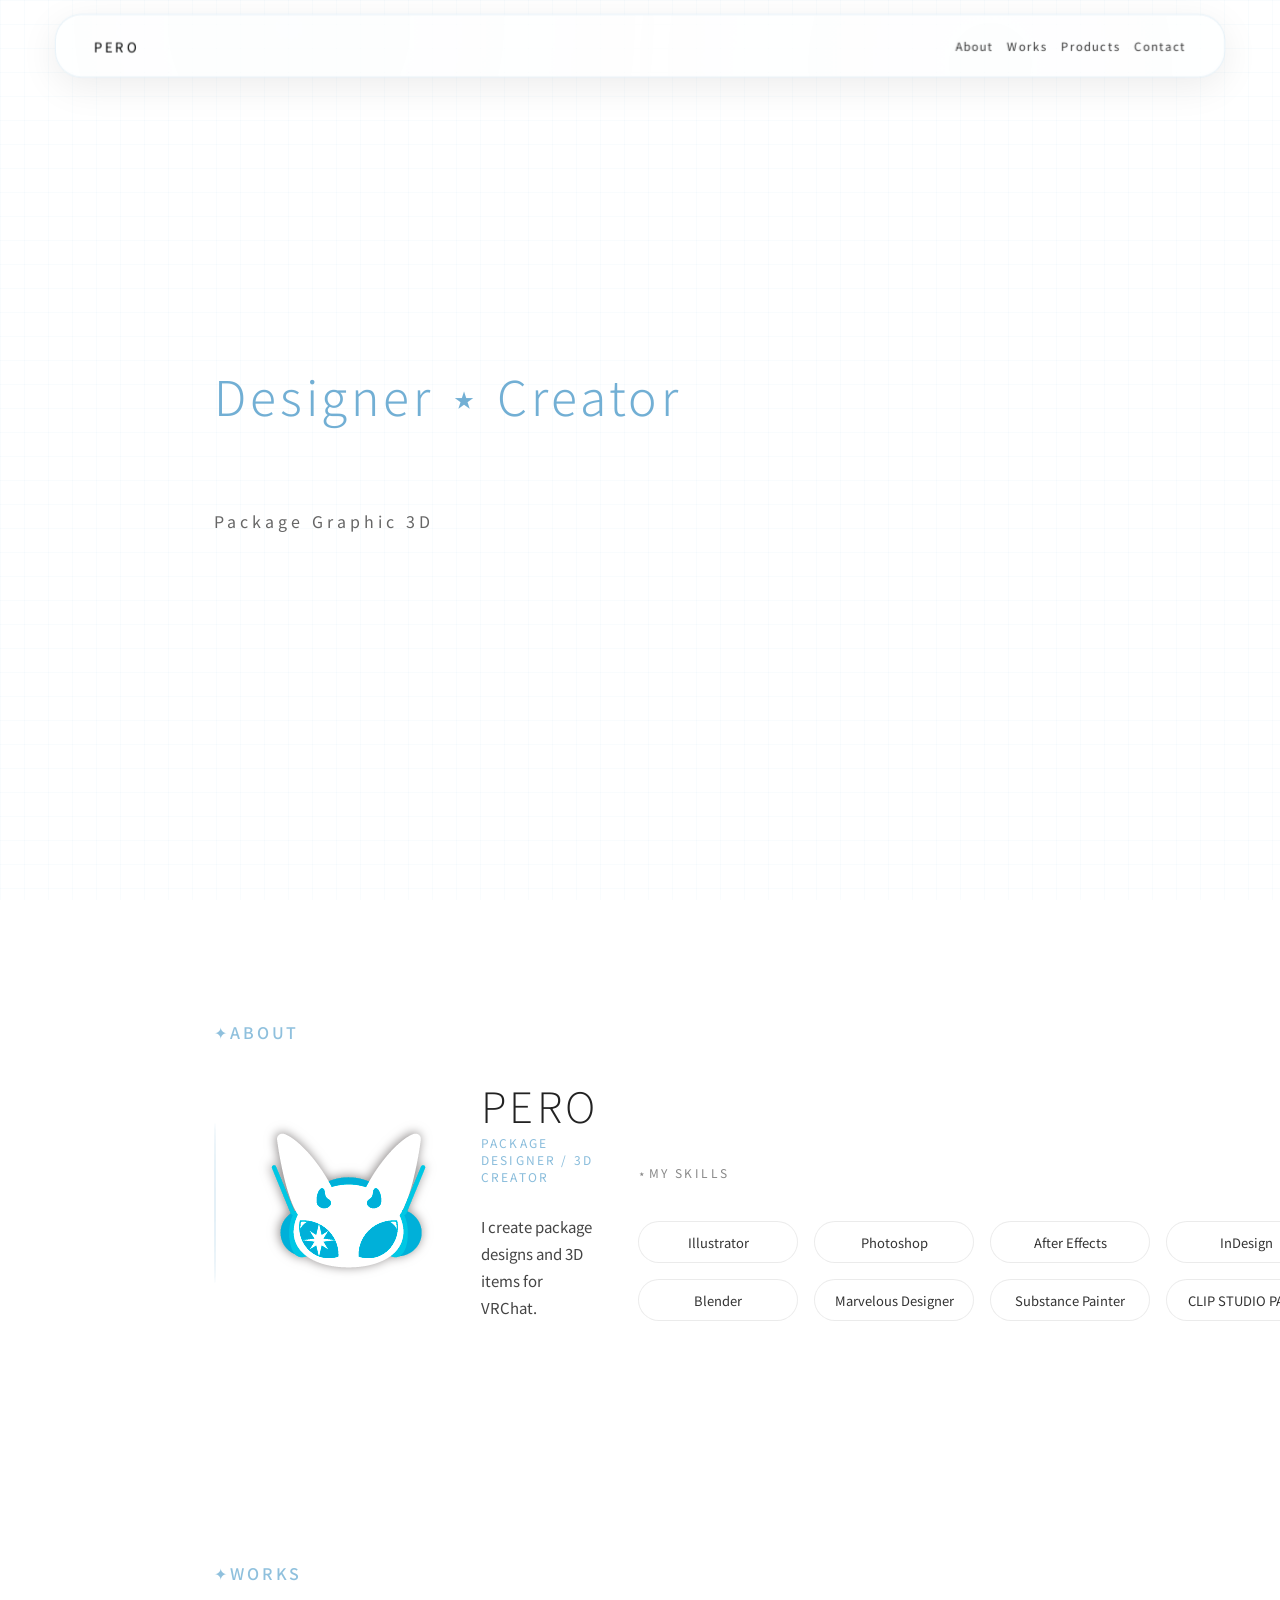
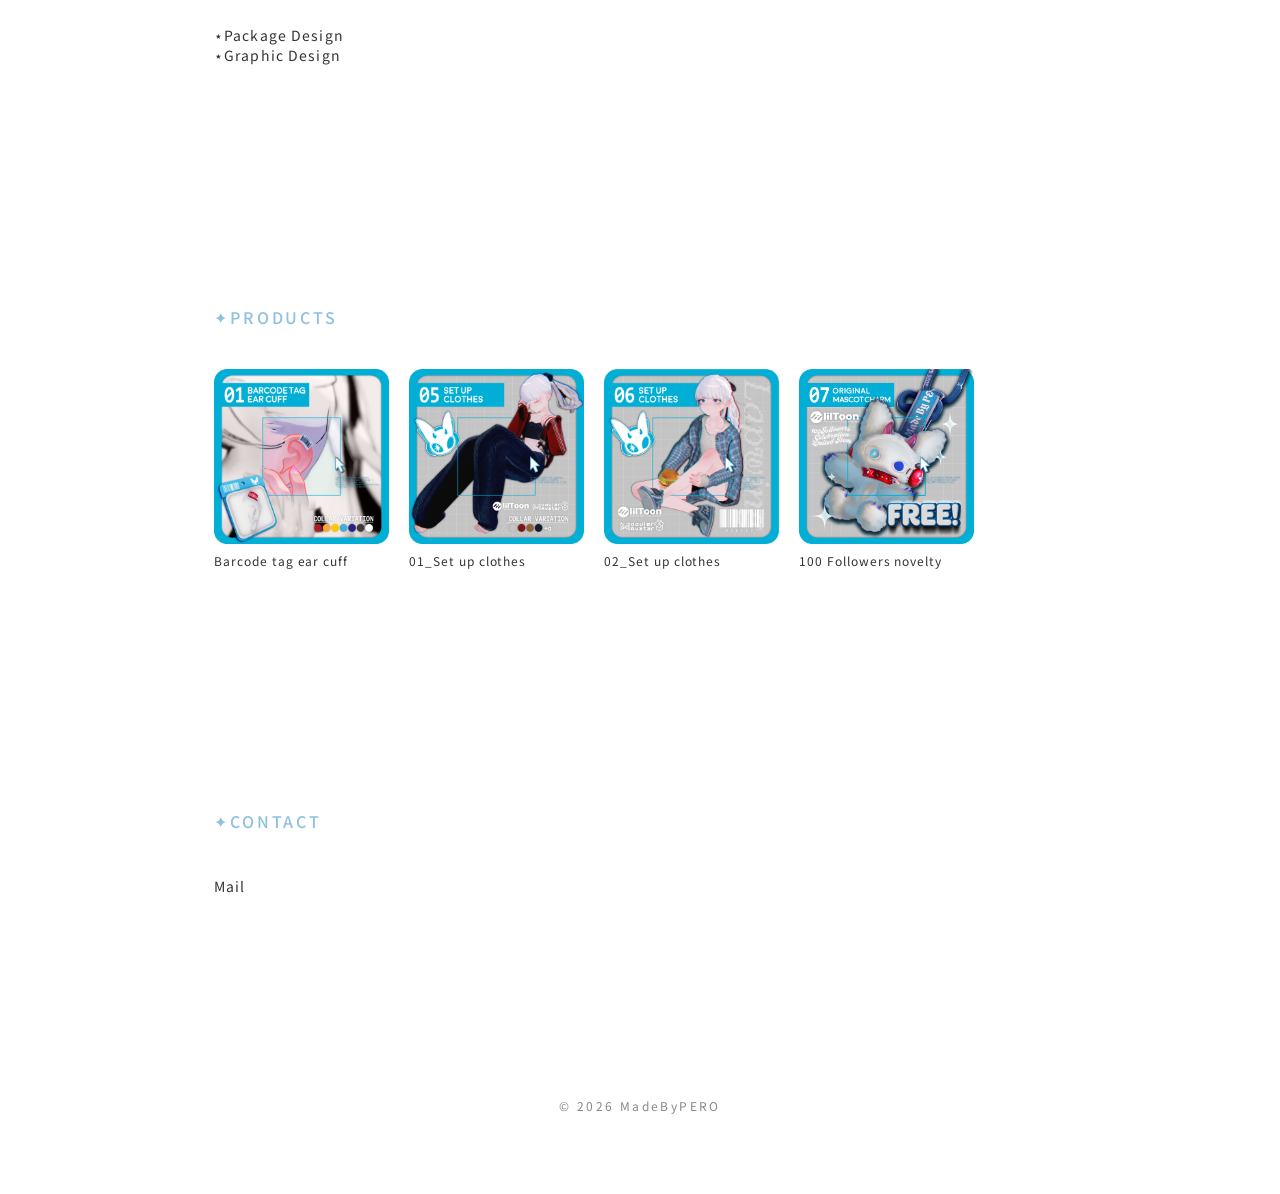
==== index.html @ 18cb94c9 "Update index.html" ====
<!DOCTYPE html>
<html lang="ja">
<head>
<meta charset="UTF-8">
<meta name="viewport" content="width=device-width, initial-scale=1.0">
<title>Made By PERO</title>

<link rel="icon" type="image/svg" href="images/favicon.svg">
<link rel="stylesheet" href="style.css">

<link rel="preconnect" href="https://fonts.googleapis.com">
<link href="https://fonts.googleapis.com/css2?family=Noto+Sans+JP:wght@300;400;500&display=swap" rel="stylesheet">
</head>

<body>

<!-- =========================
     LOADING
========================= -->
<div id="loading">
  <div id="loading-grid"></div>
</div>

<!-- =========================
     HEADER
========================= -->
<header>

<div class="logo">
PERO
</div>

<nav>
<a href="#about">About</a>
<a href="#works">Works</a>
<a href="#products">Products</a>
<a href="#contact">Contact</a>
</nav>

</header>

<!-- =========================
     HERO
========================= -->
<section class="hero">

<h1>Designer ⋆ Creator</h1>
<h1> </h1>
<p>Package  Graphic  3D</p>

</section>

<!-- =========================
     ABOUT
========================= -->
<section id="about" class="fade">

<h2>✦About</h2>

<div class="about-content">

<!-- 3D MODEL -->
<div class="profile-3d">

  <model-viewer
    src="models/profile.glb"
    auto-rotate
    auto-rotate-delay="0"
    rotation-per-second="8deg"
    camera-controls="false"
    disable-zoom
    disable-pan
    disable-tap
    interaction-prompt="none">
  </model-viewer>

</div>

<div class="about-content">

  <!--
  =========================
  3D MODEL（将来復活用）
  =========================

  <div class="profile-3d">

    <model-viewer
      src="models/profile.glb"
      auto-rotate
      auto-rotate-delay="0"
      rotation-per-second="8deg"
      camera-controls="false"
      disable-zoom
      disable-pan
      disable-tap
      interaction-prompt="none">
    </model-viewer>

  </div>
  -->

  <!-- PROFILE ICON -->
  <div class="profile-icon">
    <img src="images/Icon.webp" alt="PERO">
  </div>

  <div class="profile-info">

    <div class="profile-name">
      PERO
    </div>

    <div class="profile-role">
      Package Designer / 3D Creator
    </div>

    <p>
      I create package designs and 3D items for VRChat.
    </p>

  </div>

</div>
<!-- =========================
     SKILLS
========================= -->
<div class="skills">

  <h3>⋆My Skills</h3>

  <div class="skills-list">

    <span>Illustrator</span>
    <span>Photoshop</span>
    <span>After Effects</span>
    <span>InDesign</span>
    <span>Blender</span>
    <span>Marvelous Designer</span>
    <span>Substance Painter</span>
    <span>CLIP STUDIO PAINT</span>

  </div>

</div>

</section>

<!-- =========================
     WORKS
========================= -->
<section id="works" class="fade">

<h2>✦Works</h2>

<div class="work-list">

<a href="package.html" class="work-item">
  ⋆Package Design
</a>
     
  <a href="graphic.html" class="work-item">
  ⋆Graphic Design
</a>

</div>

</section>

<!-- =========================
     PRODUCTS
========================= -->
<section id="products" class="fade">

<h2>✦Products</h2>

<div class="product-grid">

<a href="https://per0.booth.pm/items/7636542" target="_blank" class="product-card">
<img src="images/Barcode_tag_earcuff.jpg" alt="">
<p class="product-name">Barcode tag ear cuff</p>
</a>

<a href="https://per0.booth.pm/items/8108081" target="_blank" class="product-card">
<img src="images/01_Set up clothes.jpg" alt="">
<p class="product-name">01_Set up clothes</p>
</a>

<a href="https://per0.booth.pm/items/8265257" target="_blank" class="product-card">
<img src="images/02_Set up clothes.jpg" alt="">
<p class="product-name">02_Set up clothes</p>
</a>

<a href="https://per0.booth.pm/items/8348527" target="_blank" class="product-card">
<img src="images/100_Followers_novelty.png" alt="">
<p class="product-name">100 Followers novelty</p>
</a>

</div>

</section>

<!-- =========================
     CONTACT
========================= -->
<section id="contact" class="fade">

<h2>✦Contact</h2>

<div class="contact-links">
<a href="mailto:xxx@example.com">Mail</a>
</div>

</section>

<footer>
© 2026 MadeByPERO
</footer>

<!-- =========================
     SCRIPTS
========================= -->

<script src="script.js"></script>

<!-- model-viewerは必ずここ -->
     
<!-- ここまで全部HTML -->


<!-- model-viewer復活時に使用 -->
<!--
<script type="module"
src="https://unpkg.com/@google/model-viewer/dist/model-viewer.min.js">
</script>
-->
</body>
</html>

</body>
</html>
---- style.css ----
/* =========================
   RESET
========================= */
*{
  margin:0;
  padding:0;
  box-sizing:border-box;
}

body{
  font-family:'Noto Sans JP', sans-serif;
  background:#fff;
  opacity:0;
  animation:pageFade 0.6s ease forwards;
}

a{
  color:inherit;
  text-decoration:none;
}

@keyframes pageFade{
  to{opacity:1;}
}

/* =========================
   BACKGROUND GRID
========================= */
body::before{
  content:"";
  position:fixed;
  inset:0;
  z-index:-1;
  pointer-events:none;

  background:
    linear-gradient(to right, rgba(106,171,210,.12) 1px, transparent 1px),
    linear-gradient(to bottom, rgba(106,171,210,.12) 1px, transparent 1px);

  background-size:24px 24px;
  opacity:.35;
}

/* =========================
   LOADING
========================= */
#loading{
  position:fixed;
  inset:0;
  z-index:9999;
  background:#fff;
  display:flex;
}

#loading-grid{
  width:100%;
  height:100%;
  display:grid;
  grid-template-columns:repeat(12, 1fr);
  grid-auto-rows:1fr;
}

.tile{
  background:rgba(106,171,210,.06);
  transition:0.6s ease;
}

.tile.hide{
  opacity:0;
  transform:scale(0.8);
}

/* =========================
   TYPOGRAPHY
========================= */

h1{
  font-size:48px;
  font-weight:300;
  letter-spacing:.08em;
  line-height:1.2;
  color:rgba(106,171,210,.95);
}

h2{
  font-size:16px;
  font-weight:500;
  letter-spacing:.18em;
  text-transform:uppercase;
  color:rgba(106,171,210,.75);
  margin-bottom:40px;
}

.work-title,
.skills h3{
  font-size:12px;
  font-weight:400;
  letter-spacing:.2em;
  text-transform:uppercase;
  color:#888;
}

/* =========================
   HEADER
========================= */
header{
  position:fixed;
  top:16px;
  left:24px;
  right:24px;

  padding:18px 40px;

  display:flex;
  justify-content:space-between;
  align-items:center;
  gap:40px;

  background:rgba(255,255,255,.4);
  backdrop-filter:blur(14px);
  -webkit-backdrop-filter:blur(14px);

  border:1px solid rgba(106,171,210,.18);
  border-radius:28px;

  box-shadow:
    0 10px 40px rgba(0,0,0,.08),
    inset 0 1px 0 rgba(255,255,255,.6);

  z-index:100;
  transition:0.4s ease, border-radius 0.4s ease;
}

header::before{
  content:"";
  position:absolute;
  inset:0;
  border-radius:inherit;
  pointer-events:none;

  background:
    radial-gradient(circle at 20% 20%, rgba(106,171,210,.08), transparent 40%),
    radial-gradient(circle at 80% 80%, rgba(106,171,210,.06), transparent 45%);

  mix-blend-mode:overlay;
  opacity:.6;
}


/* shrink */
header.shrink{
  padding:10px 36px;
  border-radius:22px;
  background:rgba(255,255,255,.75);
  backdrop-filter:blur(18px);
  -webkit-backdrop-filter:blur(18px);
  transform:translateY(-2px);
}

header.shrink .logo{
  font-size:12px;
}

/* logo */
.logo{
  font-size:14px;
  letter-spacing:.2em;
  display:flex;
  align-items:center;
  line-height:1;
}

/* =========================
   NAV
========================= */
nav{
  display:flex;
  gap:14px;
}

nav a{
  text-decoration:none;
  color:#333;

  font-size:12px;
  letter-spacing:.12em;

  padding:6px 0;

  background:transparent;
  border:none;

  opacity:0;
  animation:navFade .6s ease forwards;
  transition:.3s ease;
}

nav a:hover{
  transform:translateY(-2px);
  color:rgba(106,171,210,.9);
}

@keyframes navFade{
  from{opacity:0; transform:translateY(6px);}
  to{opacity:1; transform:translateY(0);}
}

/* =========================
   CURSOR
========================= */
.cursor-glow{
  position:fixed;
  top:0;
  left:0;

  width:80px;
  height:80px;

  border-radius:50%;

  pointer-events:none;
  z-index:9998;

  /* 青い“光の塊” */
  background: radial-gradient(circle,
  rgba(106,171,210,.40) 0%,
  rgba(106,171,210,.18) 40%,
  rgba(106,171,210,.06) 70%,
  rgba(106,171,210,0) 85%
);

  /* ガウスっぽさ */
  filter:blur(12px);

  /* 最初は見えない */
  opacity:0;

  transform:translate(-50%, -50%);
  transition:opacity .3s ease;
}

/* マウス動いたら出す用 */
body:hover .cursor-glow{
  opacity:1;
}


/* =========================
   LAYOUT
========================= */
section{
  max-width:900px;
  margin:auto;
  padding:120px 24px;
}

.hero{
  height:100vh;
  display:flex;
  flex-direction:column;
  justify-content:center;
}

.hero h1{
  margin-bottom:32px;
}

.hero p{
  margin-top:20px;

  font-size:16px;
  letter-spacing:.25em;
  color:#666;
}

/* =========================
   ABOUT / PROFILE 3D
========================= */
.about-content{
  display:flex;
  gap:40px;
  align-items:center;
}

.profile-info{
  display:flex;
  flex-direction:column;
  justify-content:center;
}

.profile-info p{
  font-size:15px;
  line-height:1.9;
  color:#444;
}

.profile-role{
  font-size:12px;
  letter-spacing:.18em;
  text-transform:uppercase;

   color:rgba(106,171,210,.8);

  margin-bottom:28px;
}

.profile-name{
  font-size:42px;
  font-weight:200;
  letter-spacing:.08em;
  line-height:1;

  color:#222;

  margin-bottom:8px;
}

.about-content p{
  line-height:1.8;
}


.profile-3d{
  width:160px;
  height:160px;

  border-radius:50%;
  overflow:hidden;

  display:flex;
  align-items:center;
  justify-content:center;

  background:rgba(255,255,255,.55);

  backdrop-filter:blur(10px);

  border:1px solid rgba(106,171,210,.18);

  box-shadow:
    0 10px 30px rgba(0,0,0,.05),
    inset 0 1px 0 rgba(255,255,255,.7);
}

.profile-3d model-viewer{
  width:75%;
  height:75%;

  background:transparent;
  --poster-color:transparent;
}


/* =========================
   SKILLS
========================= */

.skills{
  margin-top:80px;
}

.skills h3{
  font-size:12px;
  font-weight:400;
  letter-spacing:.2em;
  color:#888;
  margin-bottom:40px;
}

.work-title{
  font-size:12px;
  letter-spacing:.2em;
  color:#888;
  font-weight:400;
  text-align:center;

  margin-bottom:40px;
}

.skills-list{
  display:grid;
  grid-template-columns:repeat(4, 1fr);

  gap:14px;

  grid-template-columns:
  repeat(4, 160px);

  justify-content:center;

  gap:16px;

  max-width:760px;
  margin:0 auto;
}

.skills-list span{
  height:42px;

  display:flex;
  align-items:center;
  justify-content:center;

  font-size:13px;
  font-weight:400;

  text-align:center;

  border:1px solid rgba(0,0,0,.08);
  border-radius:999px;

  color:#333;

  background:rgba(255,255,255,.5);
  backdrop-filter:blur(8px);

  opacity:0;
  animation:fadeIn .6s ease forwards;
}

.skills-list span:nth-child(1){animation-delay:.1s;}
.skills-list span:nth-child(2){animation-delay:.2s;}
.skills-list span:nth-child(3){animation-delay:.3s;}
.skills-list span:nth-child(4){animation-delay:.4s;}
.skills-list span:nth-child(5){animation-delay:.5s;}
.skills-list span:nth-child(6){animation-delay:.6s;}
.skills-list span:nth-child(7){animation-delay:.7s;}
.skills-list span:nth-child(8){animation-delay:.8s;}

@media(max-width:768px){

  .skills-list{
    grid-template-columns:repeat(2,1fr);
    grid-template-columns:repeat(2, 160px);
  }

}
@keyframes fadeIn{
  to{opacity:1; transform:translateY(0);}
}

/* =========================
   WORK
========================= */
.work-item{
  display:block;
  font-size:14px;
  letter-spacing:.08em;
  color:#333;
  transition:.3s ease;
}

.work-item:hover{
  color:rgba(106,171,210,.9);
}

/* =========================
   PRODUCT GRID
========================= */
.product-grid{
  display:grid;
  grid-template-columns:repeat(4, 1fr);
  gap:20px;
  max-width:760px;
}

.product-card{
  display:flex;
  flex-direction:column;
  gap:8px;
  text-decoration:none;
  color:#222;
}

.product-card img{
  width:100%;
  aspect-ratio:1/1;
  object-fit:cover;
  border-radius:6px;
  display:block;
  transition:.3s ease;
}

.product-card:hover img{
  transform:scale(1.03);
  opacity:.85;
}

.product-name{
  font-size:12px;
  letter-spacing:.08em;
  color:#333;
}

/* =========================
   CONTACT
========================= */

.contact-links a{
  color:#333;
  font-size:14px;
  letter-spacing:.08em;

  transition:.3s ease;
}

.contact-links a:hover{
  color:rgba(106,171,210,.9);
}

/* =========================
   FOOTER
========================= */
footer{
  text-align:center;
  padding:80px 24px;

  font-size:12px;
  letter-spacing:.2em;
  color:#888;
}

/* =========================
   FADE
========================= */
.fade{
  opacity:0;
  transform:translateY(20px);
  transition:1s;
}

.fade.show{
  opacity:1;
  transform:translateY(0);
}

/* =========================
   RESPONSIVE
========================= */
@media(max-width:768px){

  header{
    left:12px;
    right:12px;
    padding:14px 16px;
    gap:12px;
  }

  .logo{
    font-size:12px;
    white-space:nowrap;
    flex-shrink:0;
  }

  nav{
    flex:1;
    justify-content:flex-end;
    gap:clamp(6px,2vw,12px);
  }

  nav a{
    font-size:clamp(9px,2.5vw,12px);
    white-space:nowrap;
    letter-spacing:.05em;
  }

  .about-content{
    flex-direction:column;
  }

  .product-grid{
    grid-template-columns:repeat(2,1fr);
  }

}

/* =========================
   package.html
========================= */

.work-detail{
  max-width:900px;
  margin:auto;
  padding:120px 24px;
}

.work-detail h2{
  margin-bottom:60px;
}

.work-block{
  margin-bottom:80px;
}

.work-title{
  font-size:16px;
  font-weight:400;
  color:#888;
  letter-spacing:.08em;
  margin-bottom:24px;
}

/* 画像横並び */
.work-images{
  display:flex;
  gap:12px;
  overflow-x:auto;
}

.img-wrap{
  position:relative;
  cursor:pointer;
  width:calc(33.333% - 8px);
  flex-shrink:0;
  border-radius:8px;
  overflow:hidden;
}

/* =========================
   円形オーバーレイ（じゅわっと版）
========================= */
.img-wrap::after{
  content:"";
  position:absolute;
  top:50%;
  left:50%;

  width:200px;
  height:200px;

  transform:translate(-50%, -50%) scale(0.92);

  border-radius:50%;

  /* 色を少し濃く */
  background:rgba(106,171,210,.20);

  /* ぼかし範囲を広げて“空気感”増やす */
  -webkit-mask-image:radial-gradient(circle,
    rgba(0,0,0,1) 30%,
    rgba(0,0,0,.7) 55%,
    rgba(0,0,0,.25) 70%,
    rgba(0,0,0,0) 85%
  );

  mask-image:radial-gradient(circle,
    rgba(0,0,0,1) 30%,
    rgba(0,0,0,.7) 55%,
    rgba(0,0,0,.25) 70%,
    rgba(0,0,0,0) 85%
  );

  /* しっかりガラス感 */
  backdrop-filter:blur(10px);
  -webkit-backdrop-filter:blur(10px);

  /* ふちの存在感アップ */
  box-shadow:
    0 0 0 1px rgba(106,171,210,.18),
    0 0 30px rgba(106,171,210,.18),
    0 10px 60px rgba(106,171,210,.12);

  opacity:0;
  transition:.45s ease;

  pointer-events:none;
}

.img-wrap:hover::after{
  opacity:1;
  transform:translate(-50%, -50%) scale(1);
}


/* 画像サイズ統一 */
.work-images img{
  width:100%;
  aspect-ratio:1/1;
  object-fit:cover;
  display:block;
}

/* 区切り線 */
.work-desc{
  margin-top:20px;
  padding-bottom:28px;
  margin-bottom:36px;

  border-bottom:1px solid rgba(0,0,0,.12);

  font-size:13px;
  line-height:1.9;
  color:#444;
}


/* =========================
   LIGHTBOX
========================= */

#lightbox{
  position:fixed;
  inset:0;

  /* まずベースは透明白 */
  background:rgba(255,255,255,.25);

  /* 全体均一ぼかし */
  backdrop-filter:blur(22px);
  -webkit-backdrop-filter:blur(22px);

  display:flex;
  justify-content:center;
  align-items:center;

  opacity:0;
  visibility:hidden;

  transition:opacity .25s ease;

  z-index:9999;
}

#lightbox.show{
  opacity:1;
  visibility:visible;
}

/* 画像は“くっきり主役” */
#lightbox img{
  max-width:92%;
  max-height:92%;

  border-radius:16px;

  transform:scale(.96);
  transition:.25s ease;

  box-shadow:
    0 30px 80px rgba(0,0,0,.18);
}

#lightbox.show img{
  transform:scale(1);
}
#lightbox.show img{
  transform:scale(1);
}
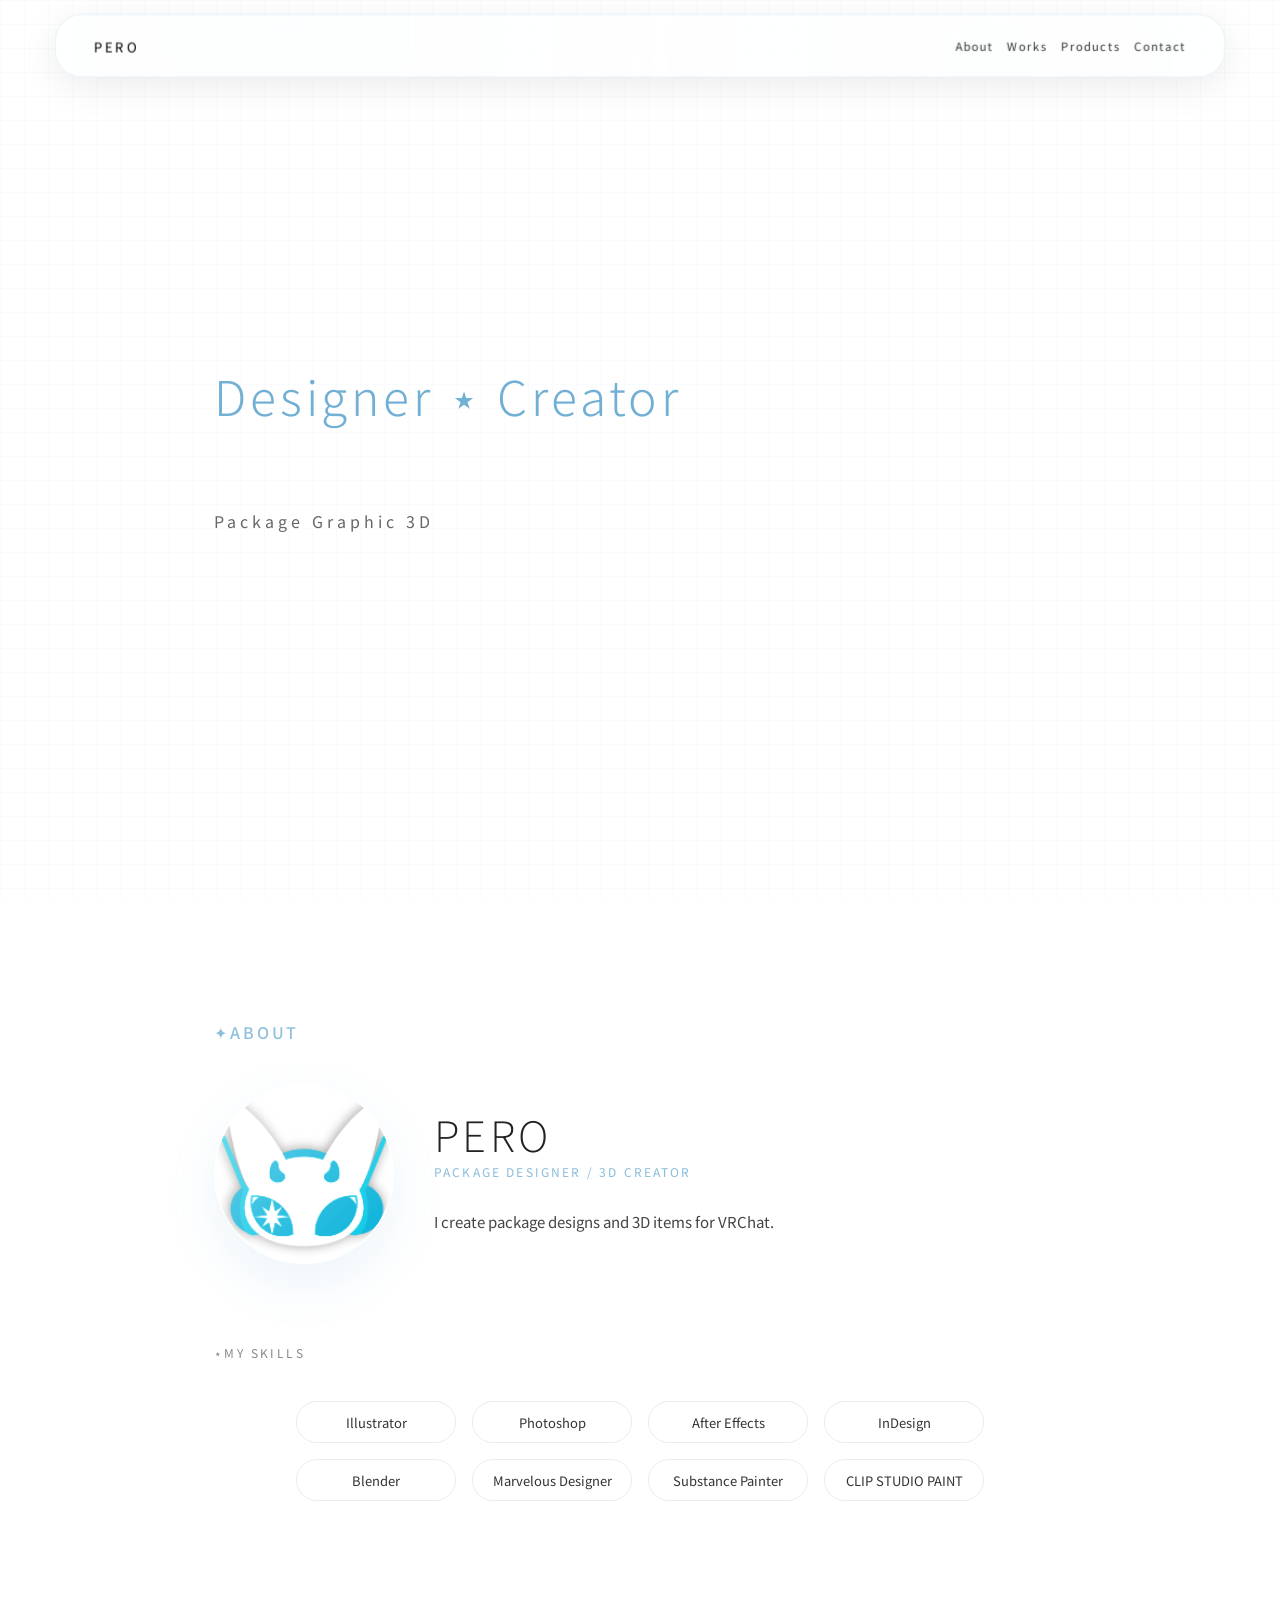
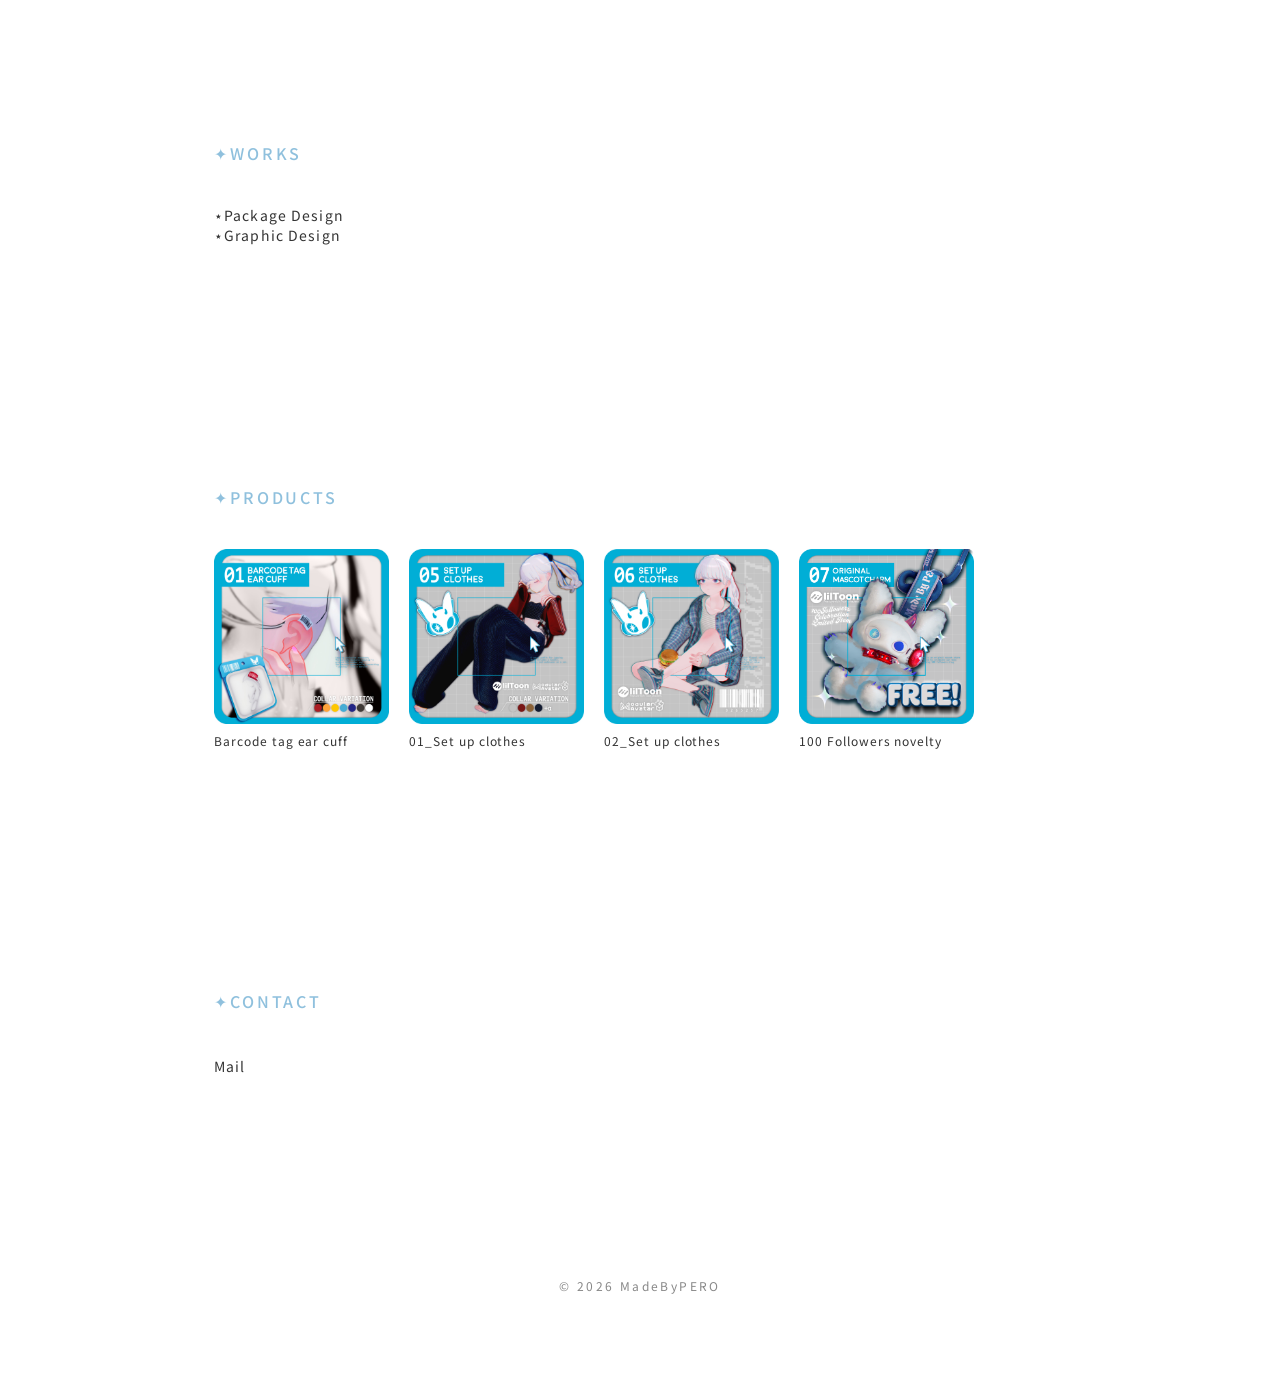
==== commit 51e73faf: "Update index.html" ====
--- a/index.html
+++ b/index.html
@@ -55,94 +55,77 @@
 ========================= -->
 <section id="about" class="fade">
 
-<h2>✦About</h2>
-
-<div class="about-content">
-
-<!-- 3D MODEL -->
-<div class="profile-3d">
-
-  <model-viewer
-    src="models/profile.glb"
-    auto-rotate
-    auto-rotate-delay="0"
-    rotation-per-second="8deg"
-    camera-controls="false"
-    disable-zoom
-    disable-pan
-    disable-tap
-    interaction-prompt="none">
-  </model-viewer>
-
-</div>
-
-<div class="about-content">
-
-  <!--
-  =========================
-  3D MODEL（将来復活用）
-  =========================
-
-  <div class="profile-3d">
-
-    <model-viewer
-      src="models/profile.glb"
-      auto-rotate
-      auto-rotate-delay="0"
-      rotation-per-second="8deg"
-      camera-controls="false"
-      disable-zoom
-      disable-pan
-      disable-tap
-      interaction-prompt="none">
-    </model-viewer>
+  <h2>✦About</h2>
+
+  <div class="about-content">
+
+    <!--
+    =========================
+    3D MODEL（将来復活用）
+    =========================
+
+    <div class="profile-3d">
+
+      <model-viewer
+        src="models/profile.glb"
+        auto-rotate
+        auto-rotate-delay="0"
+        rotation-per-second="8deg"
+        camera-controls="false"
+        disable-zoom
+        disable-pan
+        disable-tap
+        interaction-prompt="none">
+      </model-viewer>
+
+    </div>
+
+    -->
+
+    <!-- PROFILE ICON -->
+    <div class="profile-3d">
+      <img src="images/Icon.webp" alt="PERO">
+    </div>
+
+    <div class="profile-info">
+
+      <div class="profile-name">
+        PERO
+      </div>
+
+      <div class="profile-role">
+        Package Designer / 3D Creator
+      </div>
+
+      <p>
+        I create package designs and 3D items for VRChat.
+      </p>
+
+    </div>
 
   </div>
-  -->
-
-  <!-- PROFILE ICON -->
-  <div class="profile-icon">
-    <img src="images/Icon.webp" alt="PERO">
+
+  <!-- =========================
+       SKILLS
+  ========================= -->
+  <div class="skills">
+
+    <h3>⋆My Skills</h3>
+
+    <div class="skills-list">
+
+      <span>Illustrator</span>
+      <span>Photoshop</span>
+      <span>After Effects</span>
+      <span>InDesign</span>
+      <span>Blender</span>
+      <span>Marvelous Designer</span>
+      <span>Substance Painter</span>
+      <span>CLIP STUDIO PAINT</span>
+
+    </div>
+
   </div>
-
-  <div class="profile-info">
-
-    <div class="profile-name">
-      PERO
-    </div>
-
-    <div class="profile-role">
-      Package Designer / 3D Creator
-    </div>
-
-    <p>
-      I create package designs and 3D items for VRChat.
-    </p>
-
-  </div>
-
-</div>
-<!-- =========================
-     SKILLS
-========================= -->
-<div class="skills">
-
-  <h3>⋆My Skills</h3>
-
-  <div class="skills-list">
-
-    <span>Illustrator</span>
-    <span>Photoshop</span>
-    <span>After Effects</span>
-    <span>InDesign</span>
-    <span>Blender</span>
-    <span>Marvelous Designer</span>
-    <span>Substance Painter</span>
-    <span>CLIP STUDIO PAINT</span>
-
-  </div>
-
-</div>
 
 </section>
 
--- a/style.css
+++ b/style.css
@@ -274,80 +274,135 @@
 }
 
 /* =========================
-   ABOUT / PROFILE 3D
-========================= */
+ABOUT / PROFILE
+========================= */
+
 .about-content{
-  display:flex;
-  gap:40px;
-  align-items:center;
+display:flex;
+gap:40px;
+align-items:center;
 }
 
 .profile-info{
-  display:flex;
-  flex-direction:column;
-  justify-content:center;
+display:flex;
+flex-direction:column;
+justify-content:center;
 }
 
 .profile-info p{
-  font-size:15px;
-  line-height:1.9;
-  color:#444;
+font-size:15px;
+line-height:1.9;
+color:#444;
 }
 
 .profile-role{
-  font-size:12px;
-  letter-spacing:.18em;
-  text-transform:uppercase;
-
-   color:rgba(106,171,210,.8);
-
-  margin-bottom:28px;
+font-size:12px;
+letter-spacing:.18em;
+text-transform:uppercase;
+color:rgba(106,171,210,.8);
+margin-bottom:28px;
 }
 
 .profile-name{
-  font-size:42px;
-  font-weight:200;
-  letter-spacing:.08em;
-  line-height:1;
-
-  color:#222;
-
-  margin-bottom:8px;
+font-size:42px;
+font-weight:200;
+letter-spacing:.08em;
+line-height:1;
+color:#222;
+margin-bottom:8px;
 }
 
 .about-content p{
-  line-height:1.8;
-}
-
-
-.profile-3d{
-  width:160px;
-  height:160px;
-
-  border-radius:50%;
-  overflow:hidden;
-
-  display:flex;
-  align-items:center;
-  justify-content:center;
-
-  background:rgba(255,255,255,.55);
-
-  backdrop-filter:blur(10px);
-
-  border:1px solid rgba(106,171,210,.18);
-
-  box-shadow:
-    0 10px 30px rgba(0,0,0,.05),
-    inset 0 1px 0 rgba(255,255,255,.7);
-}
+line-height:1.8;
+}
+
+/* =========================
+   PROFILE ICON
+========================= */
+
+/*
+
+将来3Dモデルに戻す場合
+
+HTML
+
+<div class="profile-3d">
+  <model-viewer
+    src="models/profile.glb"
+    auto-rotate
+    auto-rotate-delay="0"
+    rotation-per-second="8deg"
+    camera-controls="false"
+    disable-zoom
+    disable-pan
+    disable-tap
+    interaction-prompt="none">
+  </model-viewer>
+</div>
+
+CSS
 
 .profile-3d model-viewer{
   width:75%;
   height:75%;
-
   background:transparent;
   --poster-color:transparent;
+}
+
+*/
+
+.profile-3d{
+width:180px;
+height:180px;
+
+position:relative;
+
+border-radius:50%;
+overflow:hidden;
+
+display:flex;
+align-items:center;
+justify-content:center;
+
+background:rgba(255,255,255,.45);
+
+backdrop-filter:blur(18px);
+-webkit-backdrop-filter:blur(18px);
+
+border:1px solid rgba(255,255,255,.6);
+
+box-shadow:
+0 20px 50px rgba(106,171,210,.12),
+inset 0 1px 0 rgba(255,255,255,.8);
+}
+
+/* ガラス反射 */
+
+.profile-3d::before{
+content:"";
+position:absolute;
+inset:0;
+
+border-radius:50%;
+
+background:
+linear-gradient(
+135deg,
+rgba(255,255,255,.45),
+rgba(255,255,255,0)
+);
+
+pointer-events:none;
+}
+
+/* アイコン画像 */
+
+.profile-3d img{
+width:100%;
+height:100%;
+object-fit:cover;
+
+border-radius:50%;
 }
 
 
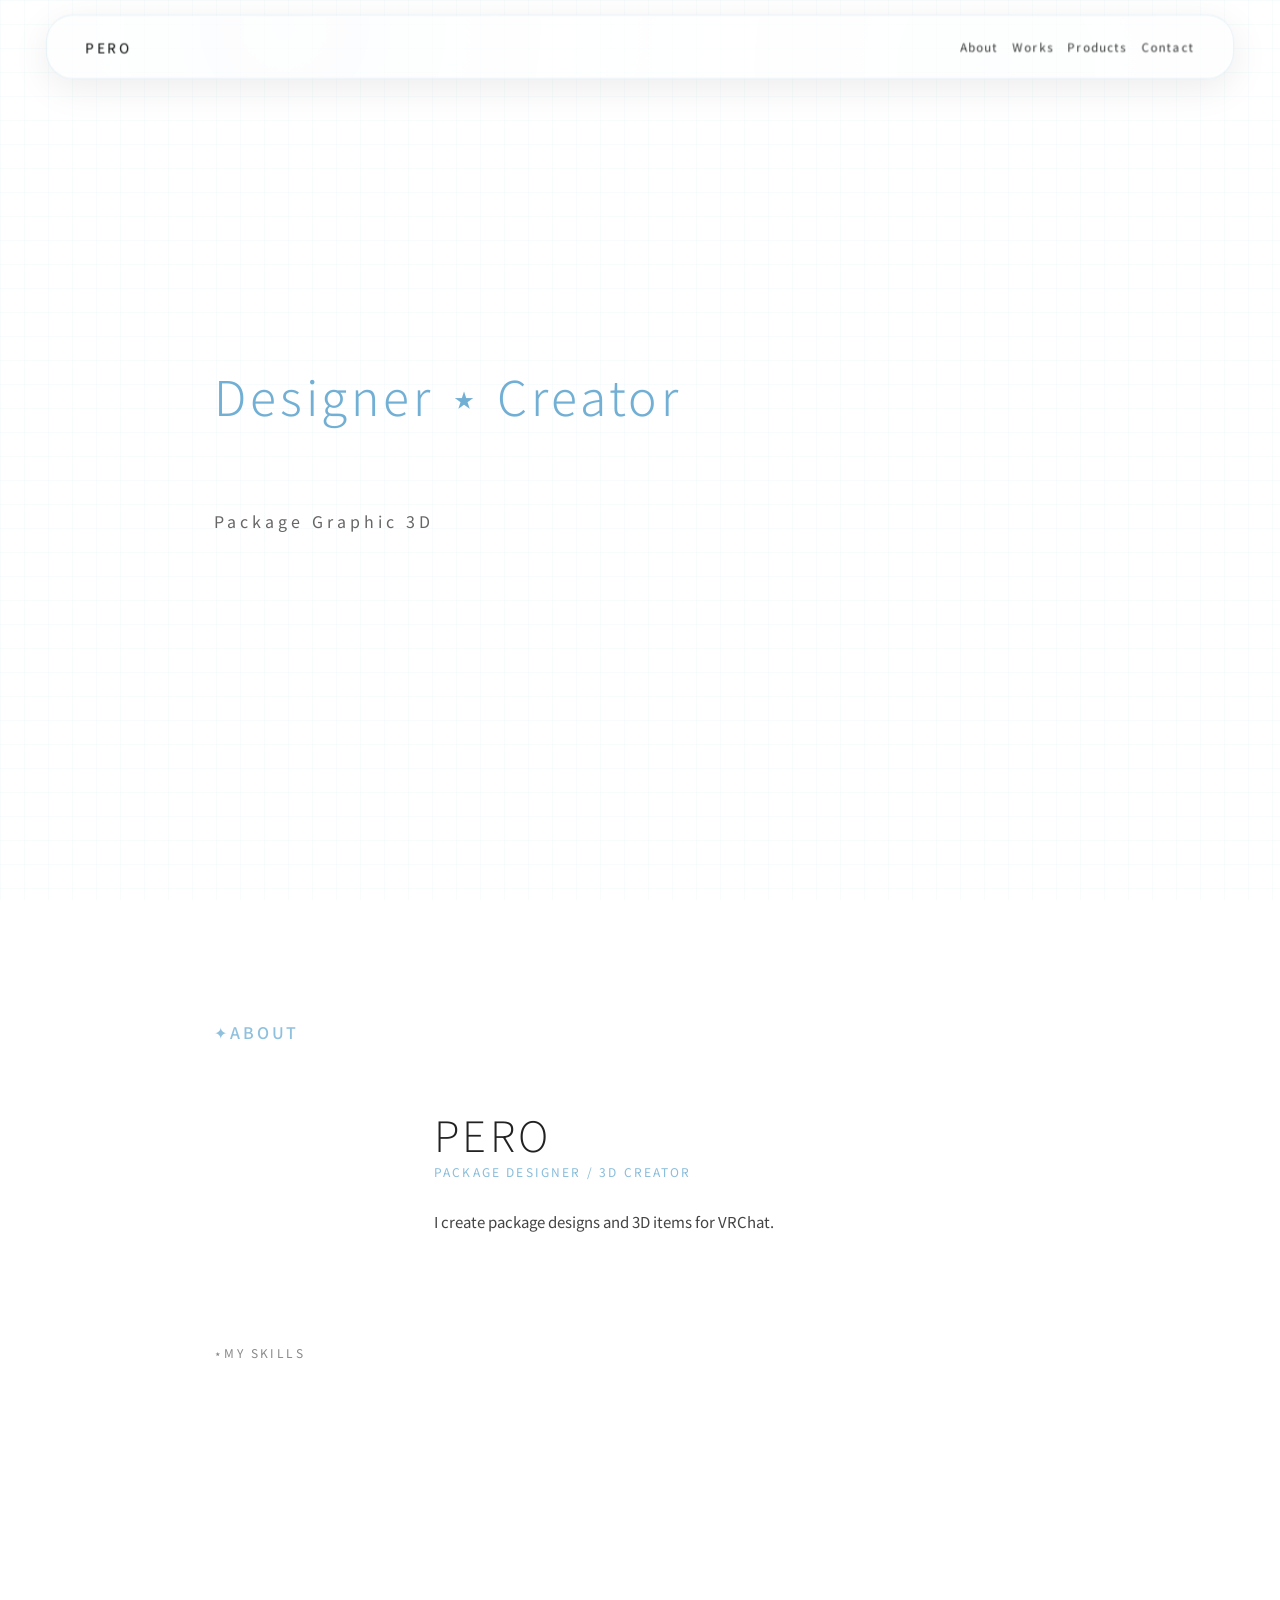
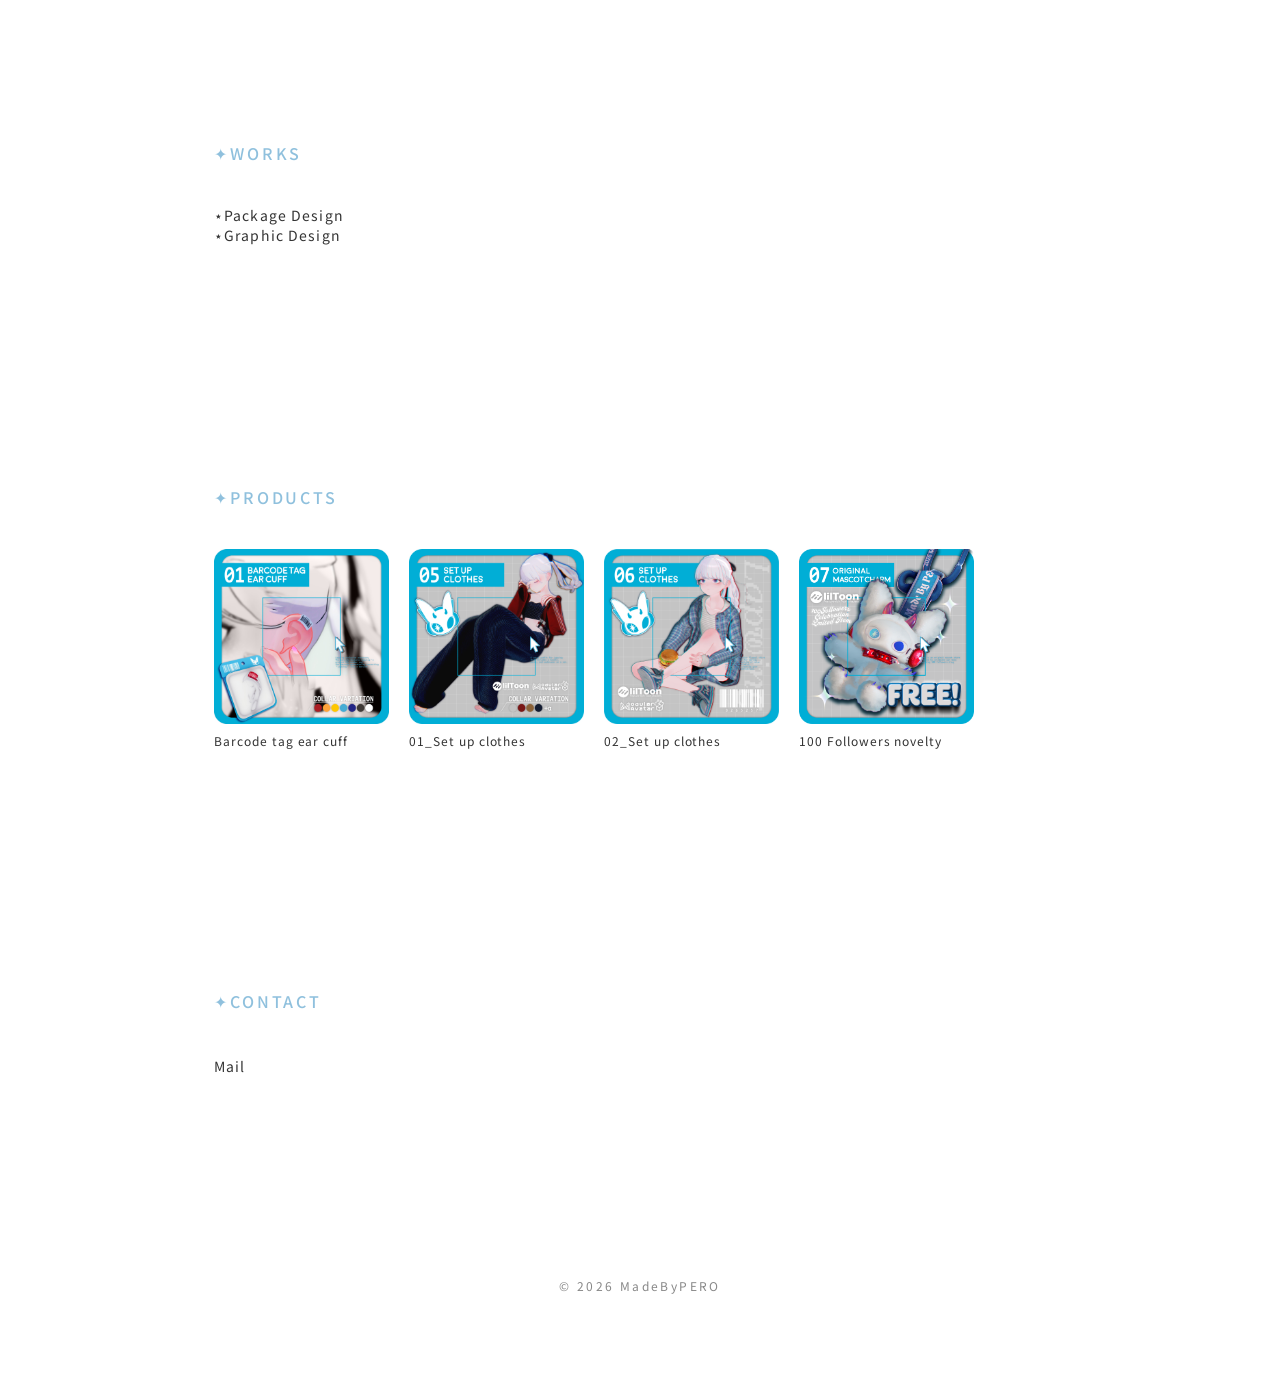
==== commit 7643b049: "Update index.html" ====
--- a/index.html
+++ b/index.html
@@ -217,8 +217,6 @@
 src="https://unpkg.com/@google/model-viewer/dist/model-viewer.min.js">
 </script>
 -->
+
 </body>
 </html>
-
-</body>
-</html>
--- a/style.css
+++ b/style.css
@@ -327,6 +327,7 @@
 HTML
 
 <div class="profile-3d">
+
   <model-viewer
     src="models/profile.glb"
     auto-rotate
@@ -338,6 +339,7 @@
     disable-tap
     interaction-prompt="none">
   </model-viewer>
+
 </div>
 
 CSS
@@ -352,57 +354,52 @@
 */
 
 .profile-3d{
-width:180px;
-height:180px;
-
-position:relative;
-
-border-radius:50%;
-overflow:hidden;
-
-display:flex;
-align-items:center;
-justify-content:center;
-
-background:rgba(255,255,255,.45);
-
-backdrop-filter:blur(18px);
--webkit-backdrop-filter:blur(18px);
-
-border:1px solid rgba(255,255,255,.6);
-
-box-shadow:
-0 20px 50px rgba(106,171,210,.12),
-inset 0 1px 0 rgba(255,255,255,.8);
-}
-
-/* ガラス反射 */
+  width:180px;
+  height:180px;
+
+  position:relative;
+
+  border-radius:50%;
+  overflow:hidden;
+
+  display:flex;
+  align-items:center;
+  justify-content:center;
+
+  background:rgba(255,255,255,.45);
+
+  backdrop-filter:blur(18px);
+  -webkit-backdrop-filter:blur(18px);
+
+  border:1px solid rgba(255,255,255,.6);
+
+  box-shadow:
+    0 20px 50px rgba(106,171,210,.12),
+    inset 0 1px 0 rgba(255,255,255,.8);
+}
 
 .profile-3d::before{
-content:"";
-position:absolute;
-inset:0;
-
-border-radius:50%;
-
-background:
-linear-gradient(
-135deg,
-rgba(255,255,255,.45),
-rgba(255,255,255,0)
-);
-
-pointer-events:none;
-}
-
-/* アイコン画像 */
+  content:"";
+  position:absolute;
+  inset:0;
+
+  border-radius:50%;
+
+  background:
+    linear-gradient(
+      135deg,
+      rgba(255,255,255,.45),
+      rgba(255,255,255,0)
+    );
+
+  pointer-events:none;
+}
 
 .profile-3d img{
-width:100%;
-height:100%;
-object-fit:cover;
-
-border-radius:50%;
+  width:100%;
+  height:100%;
+  object-fit:cover;
+  border-radius:50%;
 }
 
 
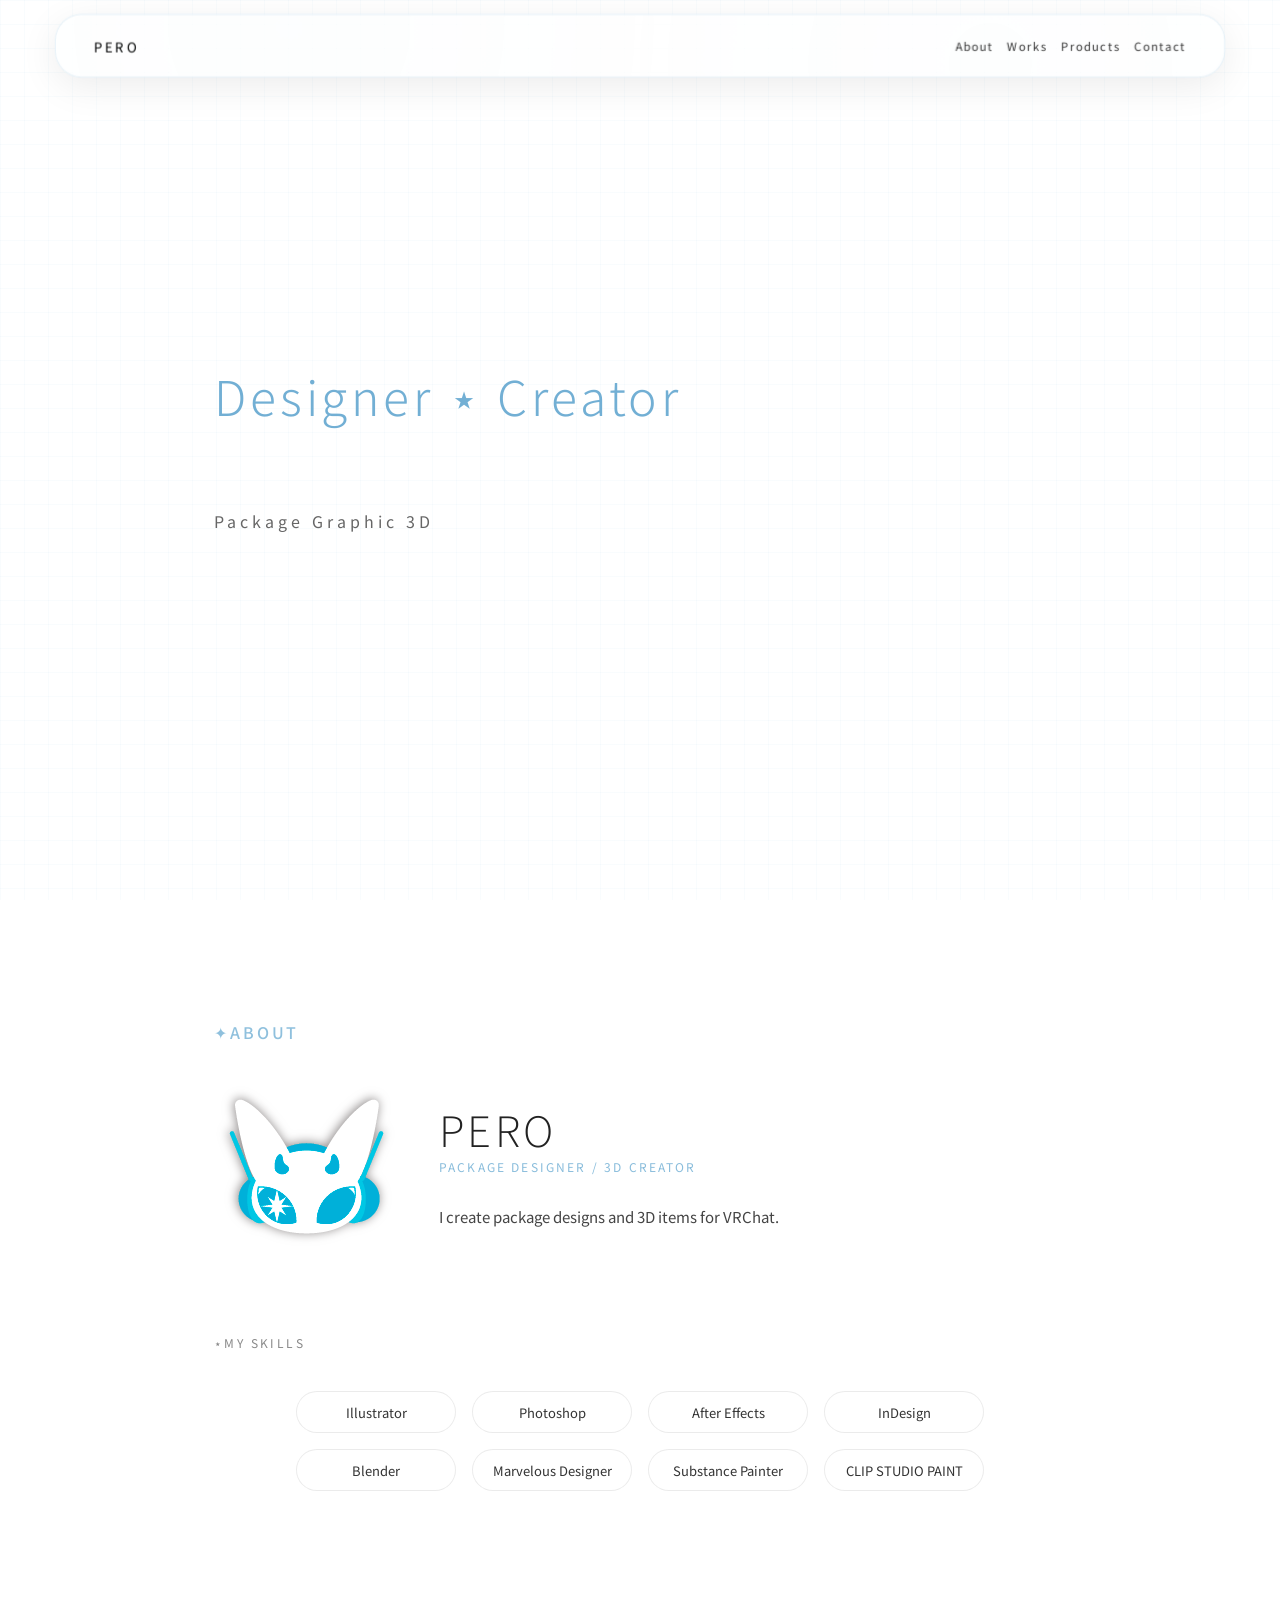
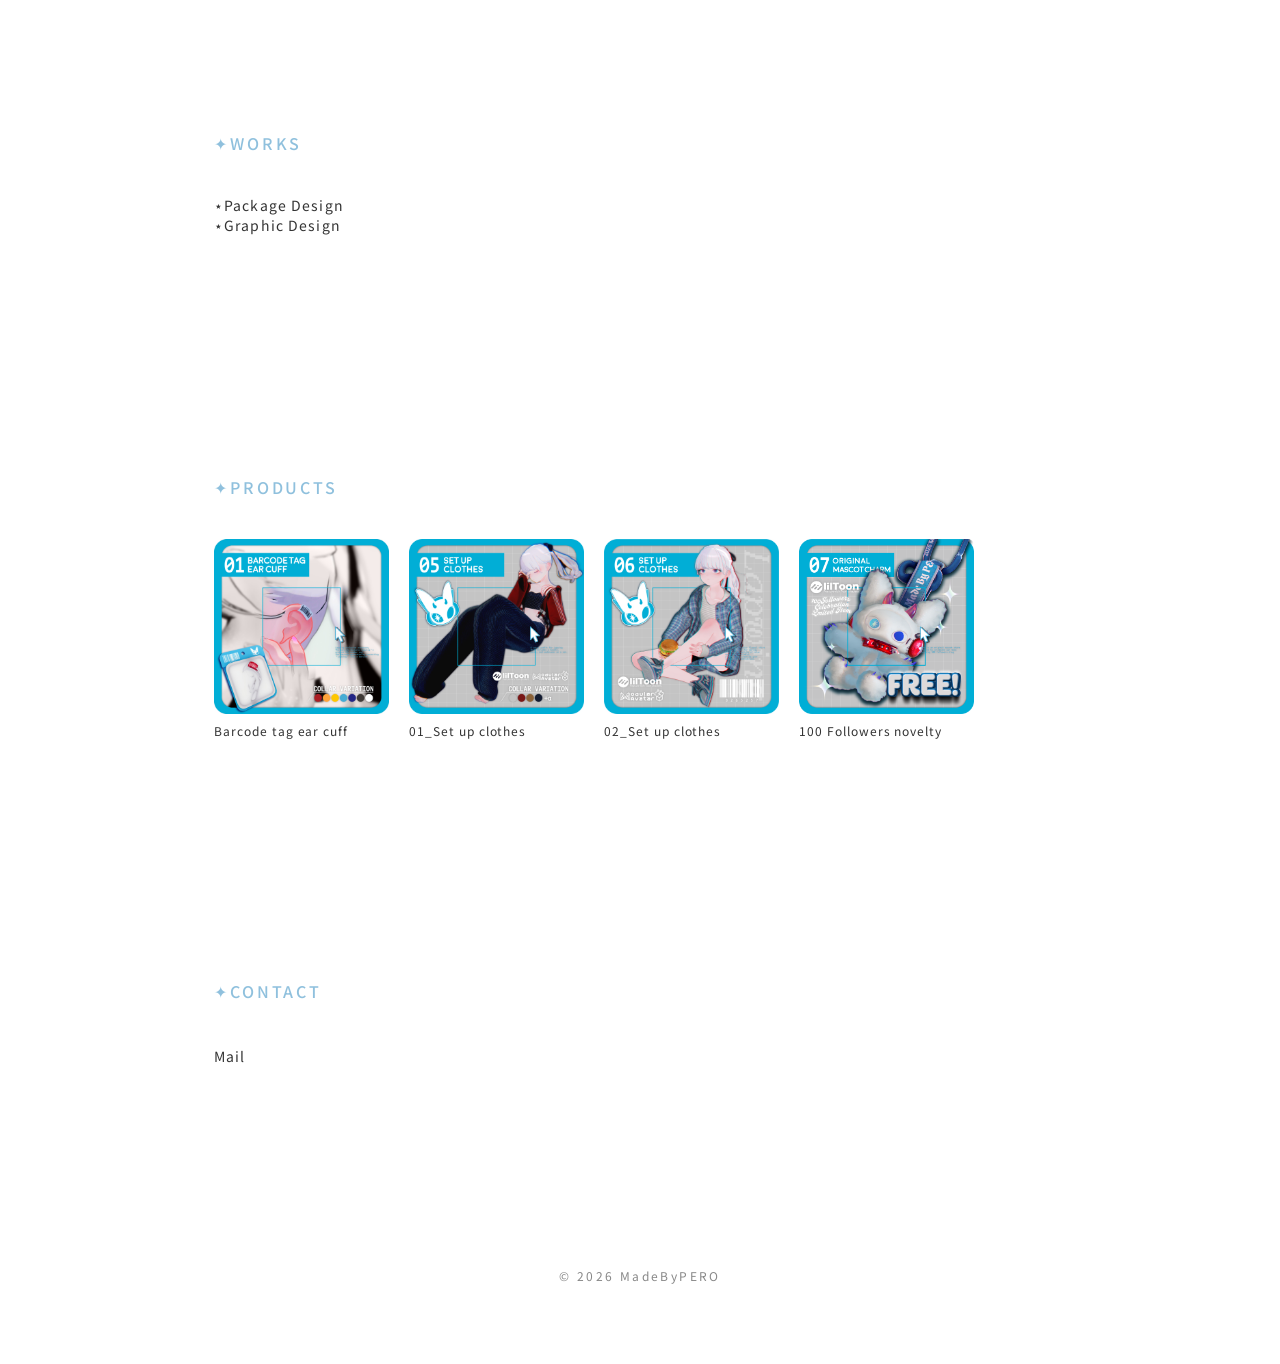
==== commit 85a0c743: "Update index.html" ====
--- a/index.html
+++ b/index.html
@@ -191,7 +191,7 @@
 <h2>✦Contact</h2>
 
 <div class="contact-links">
-<a href="mailto:xxx@example.com">Mail</a>
+<a href="mailto:heliocentrism.8304@gmail.com">Mail</a>
 </div>
 
 </section>
--- a/style.css
+++ b/style.css
@@ -353,13 +353,15 @@
 
 */
 
-.profile-3d{
+.profile-icon{
   width:180px;
   height:180px;
 
+  padding:12px;
+
   position:relative;
 
-  border-radius:50%;
+  border-radius:32px;
   overflow:hidden;
 
   display:flex;
@@ -378,12 +380,12 @@
     inset 0 1px 0 rgba(255,255,255,.8);
 }
 
-.profile-3d::before{
+.profile-icon::before{
   content:"";
   position:absolute;
   inset:0;
 
-  border-radius:50%;
+  border-radius:32px;
 
   background:
     linear-gradient(
@@ -395,14 +397,13 @@
   pointer-events:none;
 }
 
-.profile-3d img{
+.profile-icon img{
   width:100%;
   height:100%;
-  object-fit:cover;
-  border-radius:50%;
-}
-
-
+
+  object-fit:contain;
+  border-radius:24px;
+}
 /* =========================
    SKILLS
 ========================= */
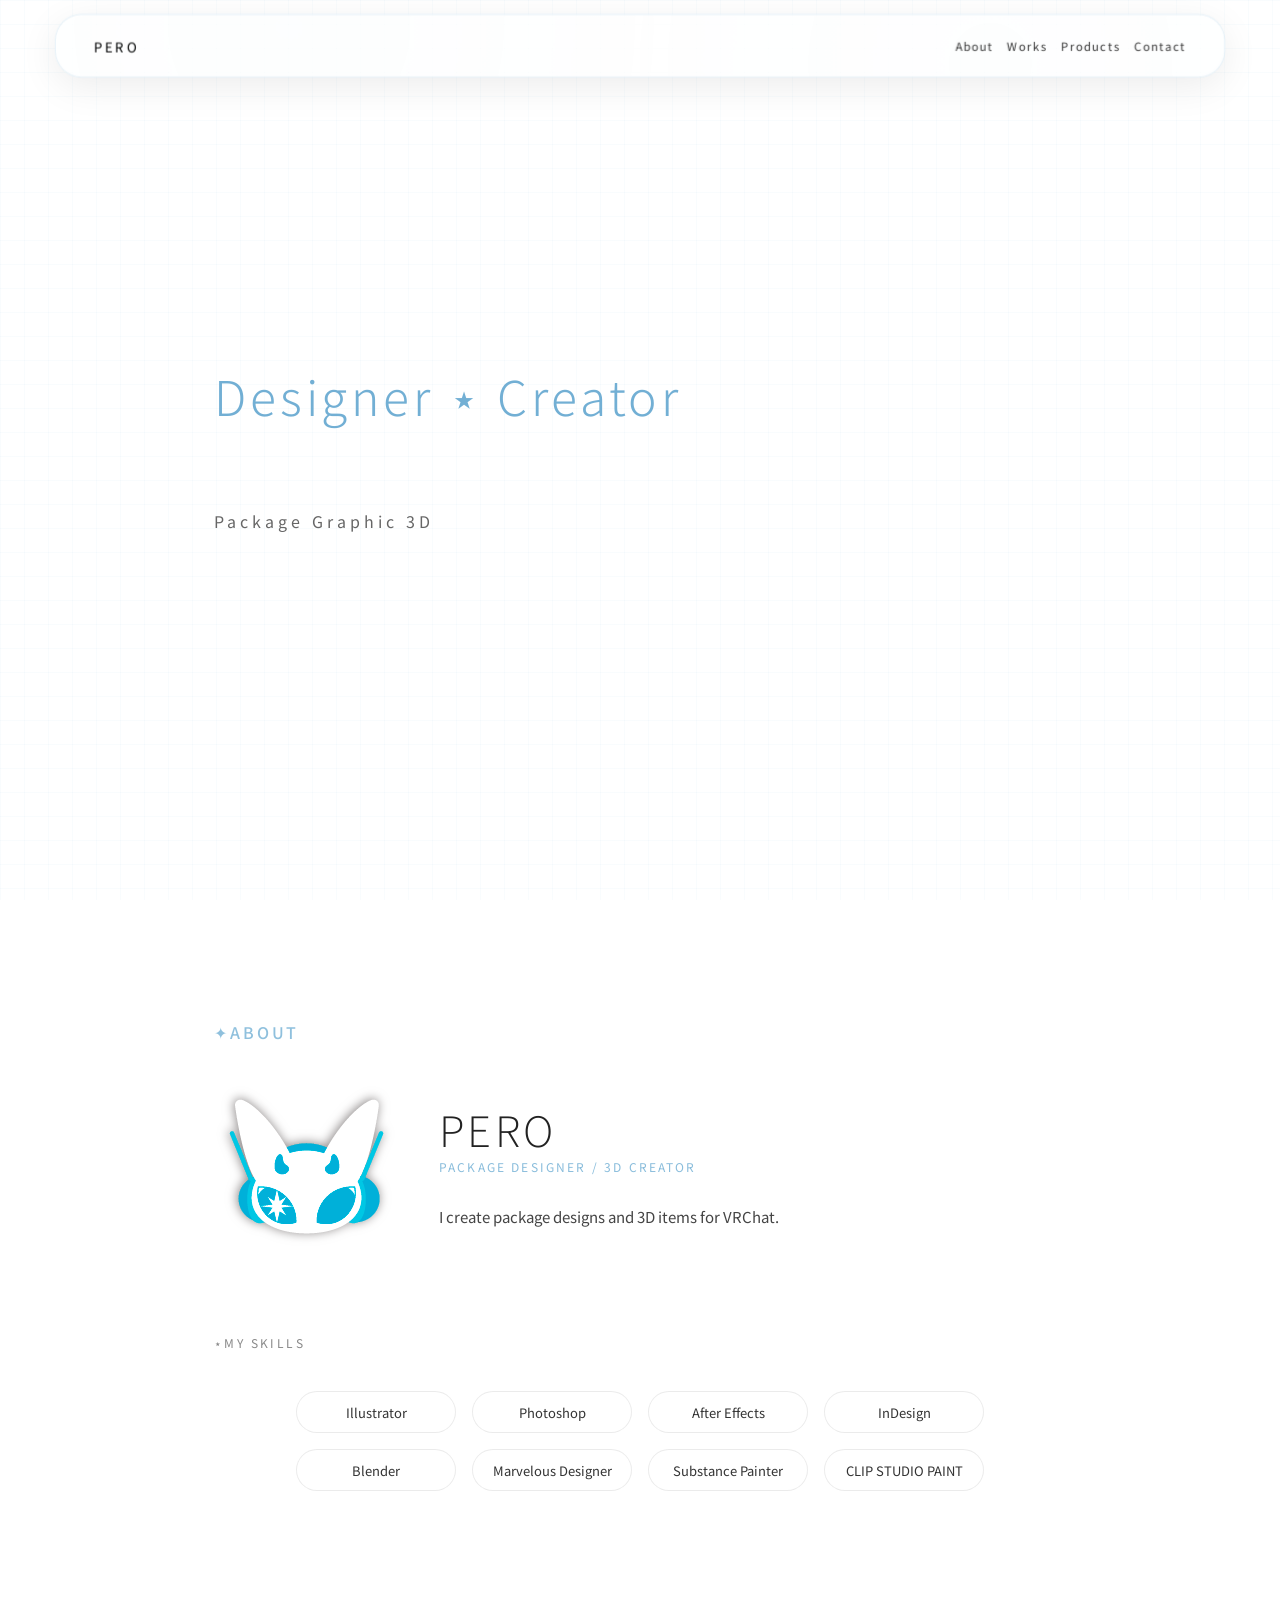
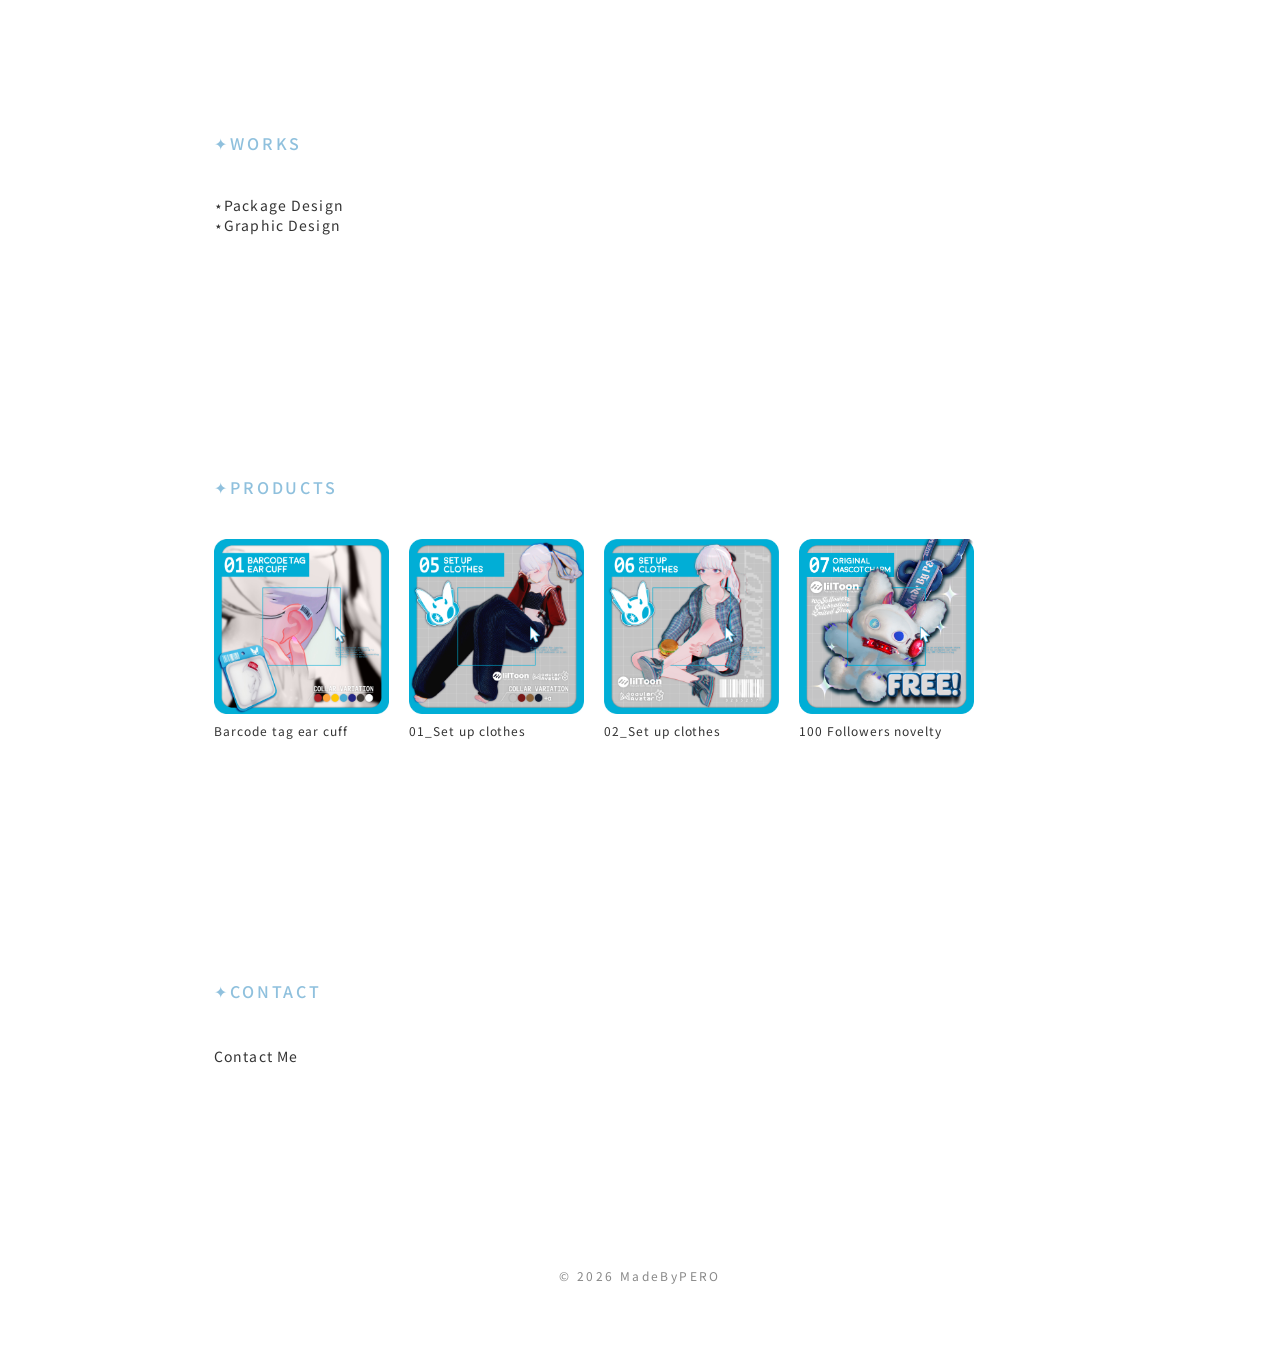
==== commit ecbbf9b9: "Update index.html" ====
--- a/index.html
+++ b/index.html
@@ -191,7 +191,7 @@
 <h2>✦Contact</h2>
 
 <div class="contact-links">
-<a href="mailto:heliocentrism.8304@gmail.com">Mail</a>
+<a href="mailto:heliocentrism.8304@gmail.com">Contact Me</a>
 </div>
 
 </section>
--- a/style.css
+++ b/style.css
@@ -799,3 +799,216 @@
 #lightbox.show img{
   transform:scale(1);
 }
+
+
+/* =========================
+   graphic.html
+========================= */
+
+.work-detail{
+  max-width:1400px;
+  margin:auto;
+  padding:120px 40px;
+}
+
+/* Pinterest風 */
+.graphic-grid{
+  columns:2;
+  column-gap:28px;
+}
+
+/* 画像ラッパー */
+.graphic-grid .img-wrap{
+  position:relative;
+
+  width:100%;
+  margin-bottom:28px;
+
+  break-inside:avoid;
+
+  border-radius:16px;
+  overflow:hidden;
+
+  cursor:pointer;
+}
+
+/* 画像 */
+.graphic-grid img{
+  width:100%;
+  height:auto;
+
+  display:block;
+
+  border-radius:16px;
+
+  transition:
+    transform .25s ease,
+    opacity .25s ease;
+}
+
+/* Packageよりかなり弱め */
+.graphic-grid .img-wrap::after{
+  content:"";
+
+  position:absolute;
+  top:50%;
+  left:50%;
+
+  width:140px;
+  height:140px;
+
+  border-radius:50%;
+
+  background:rgba(106,171,210,.12);
+
+  backdrop-filter:blur(8px);
+  -webkit-backdrop-filter:blur(8px);
+
+  transform:
+    translate(-50%,-50%)
+    scale(.9);
+
+  opacity:0;
+
+  transition:.35s ease;
+
+  pointer-events:none;
+}
+
+/* hover */
+.graphic-grid .img-wrap:hover::after{
+  opacity:.8;
+  transform:
+    translate(-50%,-50%)
+    scale(1);
+}
+
+.graphic-grid .img-wrap:hover img{
+  transform:scale(1.01);
+  opacity:.96;
+}
+
+/* tablet */
+@media(max-width:900px){
+  .graphic-grid{
+    columns:2;
+  }
+}
+
+/* mobile */
+@media(max-width:600px){
+  .graphic-grid{
+    columns:1;
+  }
+
+  .work-detail{
+    padding:120px 24px;
+  }
+}
+
+/* =========================
+   Graphic Override
+========================= */
+
+/* Pinterestレイアウト */
+.graphic-grid{
+  columns:3;
+  column-gap:20px;
+}
+
+.graphic-grid .img-wrap{
+  position:relative;
+
+  width:100%;
+  margin-bottom:20px;
+
+  break-inside:avoid;
+
+  overflow:hidden;
+  border-radius:12px;
+
+  cursor:pointer;
+}
+
+/* 画像 */
+.graphic-grid img{
+  width:100%;
+  height:auto;
+
+  display:block;
+
+  border-radius:12px;
+
+  transition:
+    transform .35s ease,
+    opacity .35s ease;
+}
+
+/* =========================
+   Packageと同じ青ガラス円
+========================= */
+
+.graphic-grid .img-wrap::after{
+  content:"";
+
+  position:absolute;
+  top:50%;
+  left:50%;
+
+  width:200px;
+  height:200px;
+
+  transform:translate(-50%, -50%) scale(.92);
+
+  border-radius:50%;
+
+  background:rgba(106,171,210,.20);
+
+  -webkit-mask-image:radial-gradient(circle,
+    rgba(0,0,0,1) 30%,
+    rgba(0,0,0,.7) 55%,
+    rgba(0,0,0,.25) 70%,
+    rgba(0,0,0,0) 85%
+  );
+
+  mask-image:radial-gradient(circle,
+    rgba(0,0,0,1) 30%,
+    rgba(0,0,0,.7) 55%,
+    rgba(0,0,0,.25) 70%,
+    rgba(0,0,0,0) 85%
+  );
+
+  backdrop-filter:blur(10px);
+  -webkit-backdrop-filter:blur(10px);
+
+  box-shadow:
+    0 0 0 1px rgba(106,171,210,.18),
+    0 0 30px rgba(106,171,210,.18),
+    0 10px 60px rgba(106,171,210,.12);
+
+  opacity:0;
+
+  transition:.45s ease;
+
+  pointer-events:none;
+}
+
+/* hover */
+.graphic-grid .img-wrap:hover img{
+  transform:scale(1.015);
+  opacity:.98;
+}
+
+/* タブレット */
+@media(max-width:900px){
+  .graphic-grid{
+    columns:2;
+  }
+}
+
+/* スマホ */
+@media(max-width:600px){
+  .graphic-grid{
+    columns:1;
+  }
+}
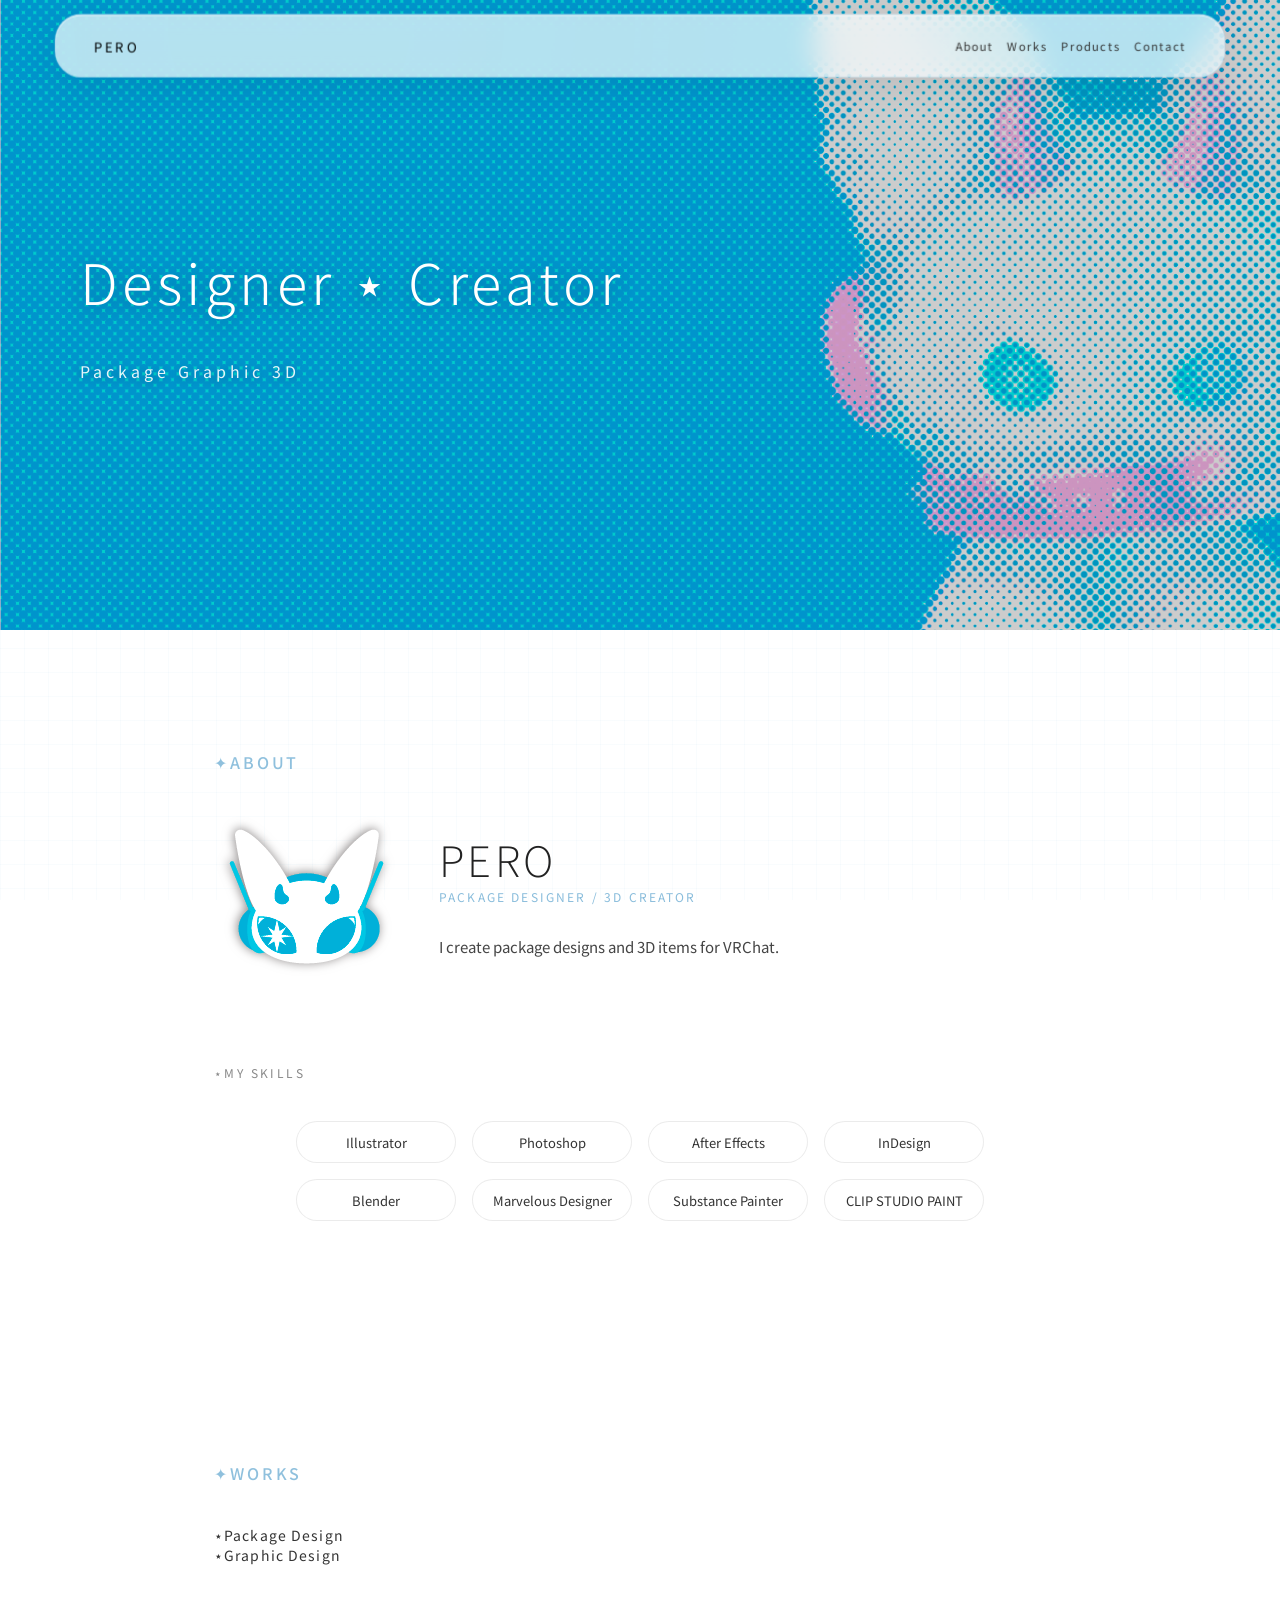
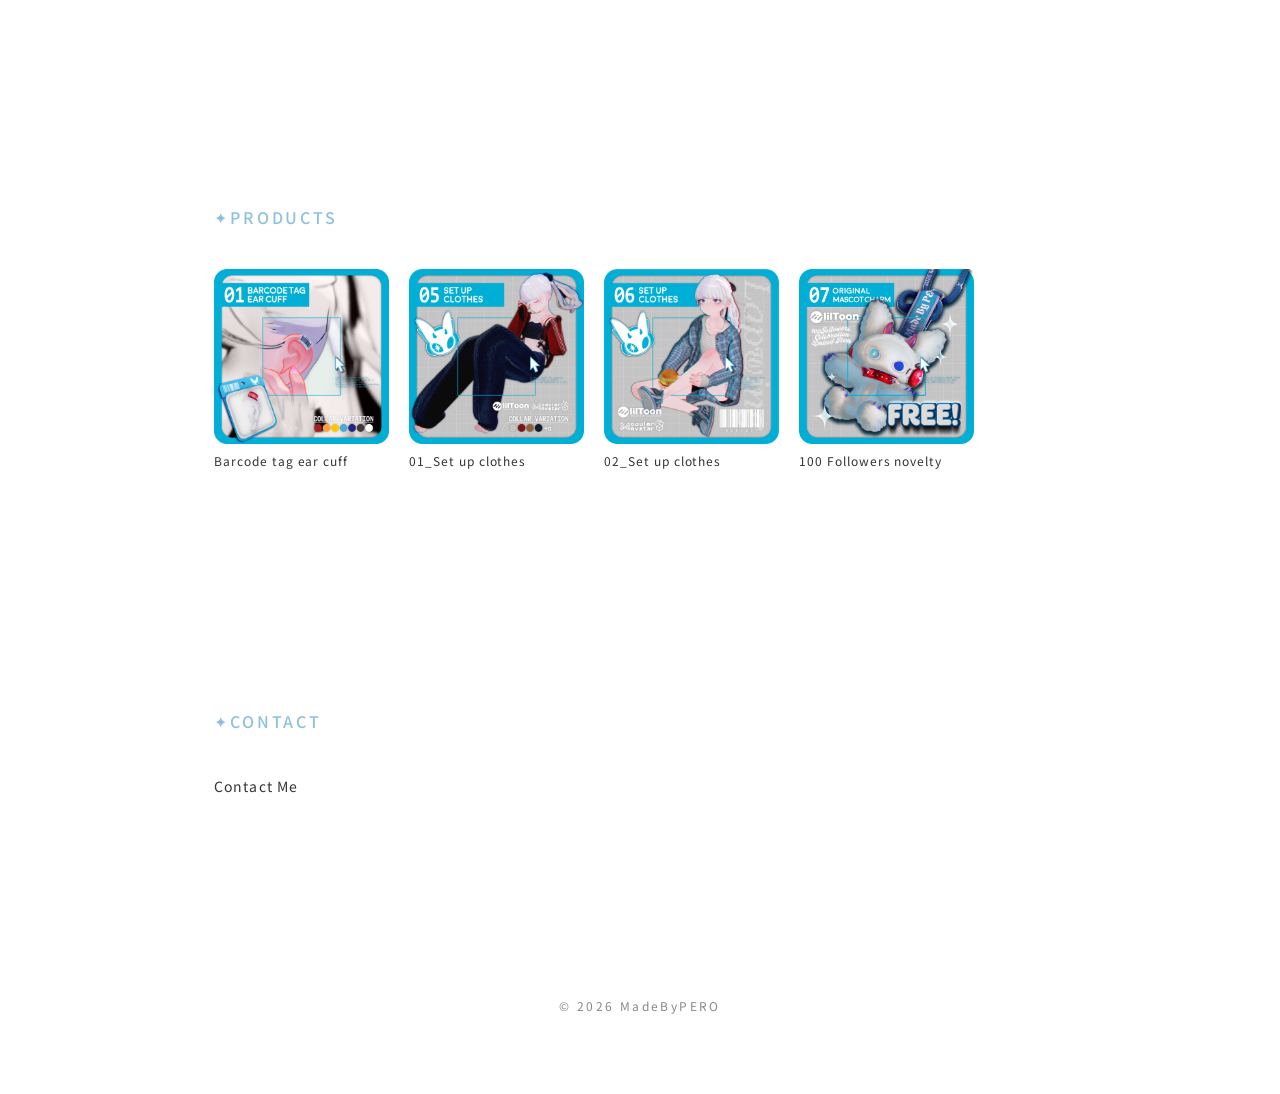
==== commit 128ee235: "Update index.html" ====
--- a/index.html
+++ b/index.html
@@ -10,6 +10,7 @@
 
 <link rel="preconnect" href="https://fonts.googleapis.com">
 <link href="https://fonts.googleapis.com/css2?family=Noto+Sans+JP:wght@300;400;500&display=swap" rel="stylesheet">
+<link href="https://fonts.googleapis.com/css2?family=Josefin+Sans:wght@300;400&display=swap" rel="stylesheet">
 </head>
 
 <body>
--- a/style.css
+++ b/style.css
@@ -254,15 +254,45 @@
   padding:120px 24px;
 }
 
+/* =========================
+   HERO
+========================= */
+
 .hero{
-  height:100vh;
+  max-width:none;
+  width:100%;
+
+  height:70vh;
+
   display:flex;
   flex-direction:column;
   justify-content:center;
+
+  padding-left:80px;
+
+  background:
+    linear-gradient(
+      rgba(0,0,0,.20),
+      rgba(0,0,0,.20)
+    ),
+    url("./images/Top.webp");
+
+  background-size:cover;
+  background-position:70% center;
+  background-repeat:no-repeat;
 }
 
 .hero h1{
-  margin-bottom:32px;
+  margin-bottom:12px;
+
+  font-size:56px;
+  font-weight:300;
+  letter-spacing:.08em;
+
+  color:#fff;
+
+  text-shadow:
+    0 4px 20px rgba(0,0,0,.25);
 }
 
 .hero p{
@@ -270,8 +300,31 @@
 
   font-size:16px;
   letter-spacing:.25em;
-  color:#666;
-}
+
+  color:rgba(255,255,255,.9);
+
+  text-shadow:
+    0 2px 10px rgba(0,0,0,.25);
+}
+
+@media(max-width:768px){
+
+  .hero{
+    height:60vh;
+    padding-left:24px;
+    background-position:65% center;
+  }
+
+  .hero h1{
+    font-size:38px;
+  }
+
+  .hero p{
+    font-size:13px;
+  }
+
+}
+
 
 /* =========================
 ABOUT / PROFILE
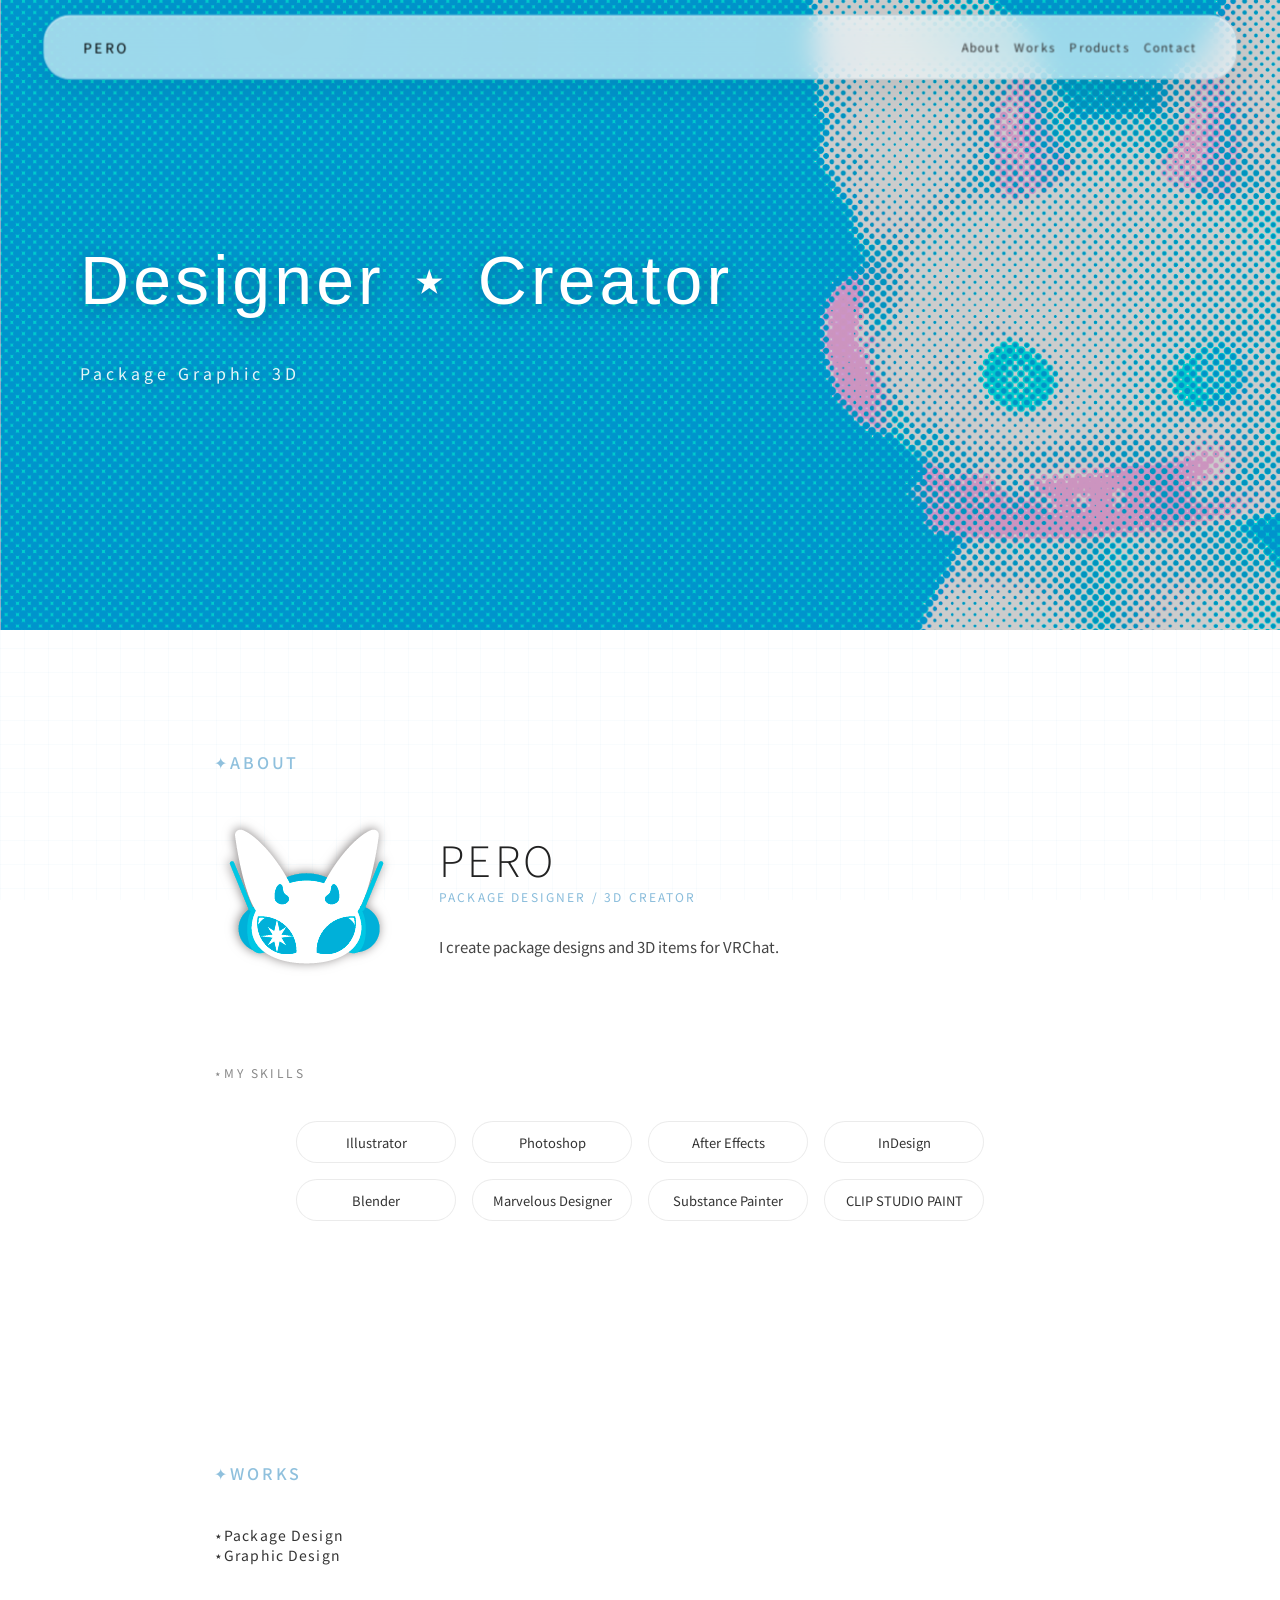
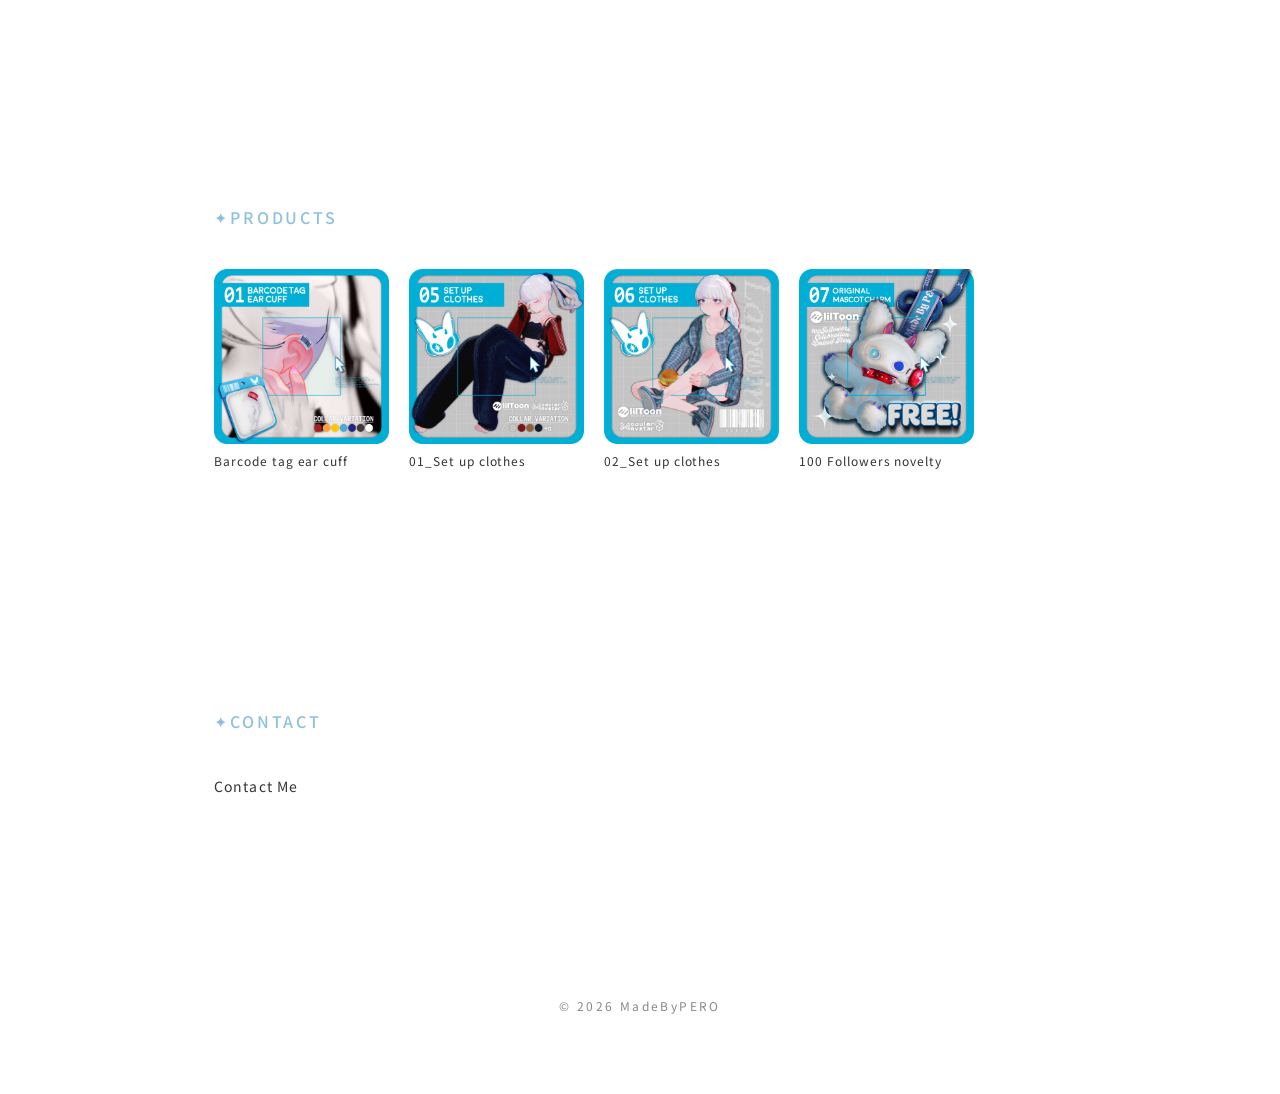
==== commit 2b0b19b8: "Update index.html" ====
--- a/index.html
+++ b/index.html
@@ -10,7 +10,7 @@
 
 <link rel="preconnect" href="https://fonts.googleapis.com">
 <link href="https://fonts.googleapis.com/css2?family=Noto+Sans+JP:wght@300;400;500&display=swap" rel="stylesheet">
-<link href="https://fonts.googleapis.com/css2?family=Josefin+Sans:wght@300;400&display=swap" rel="stylesheet">
+<link href="https://fonts.googleapis.com/css2?family=Fredoka:wght@400&display=swap" rel="stylesheet">
 </head>
 
 <body>
--- a/style.css
+++ b/style.css
@@ -285,9 +285,12 @@
 .hero h1{
   margin-bottom:12px;
 
-  font-size:56px;
+  font-family:'Josefin Sans', sans-serif;
+
+  font-size:68px;
   font-weight:300;
-  letter-spacing:.08em;
+  letter-spacing:.06em;
+  line-height:1.05;
 
   color:#fff;
 
@@ -315,10 +318,9 @@
     background-position:65% center;
   }
 
-  .hero h1{
-    font-size:38px;
-  }
-
+.hero h1{
+  font-size:48px;
+}
   .hero p{
     font-size:13px;
   }
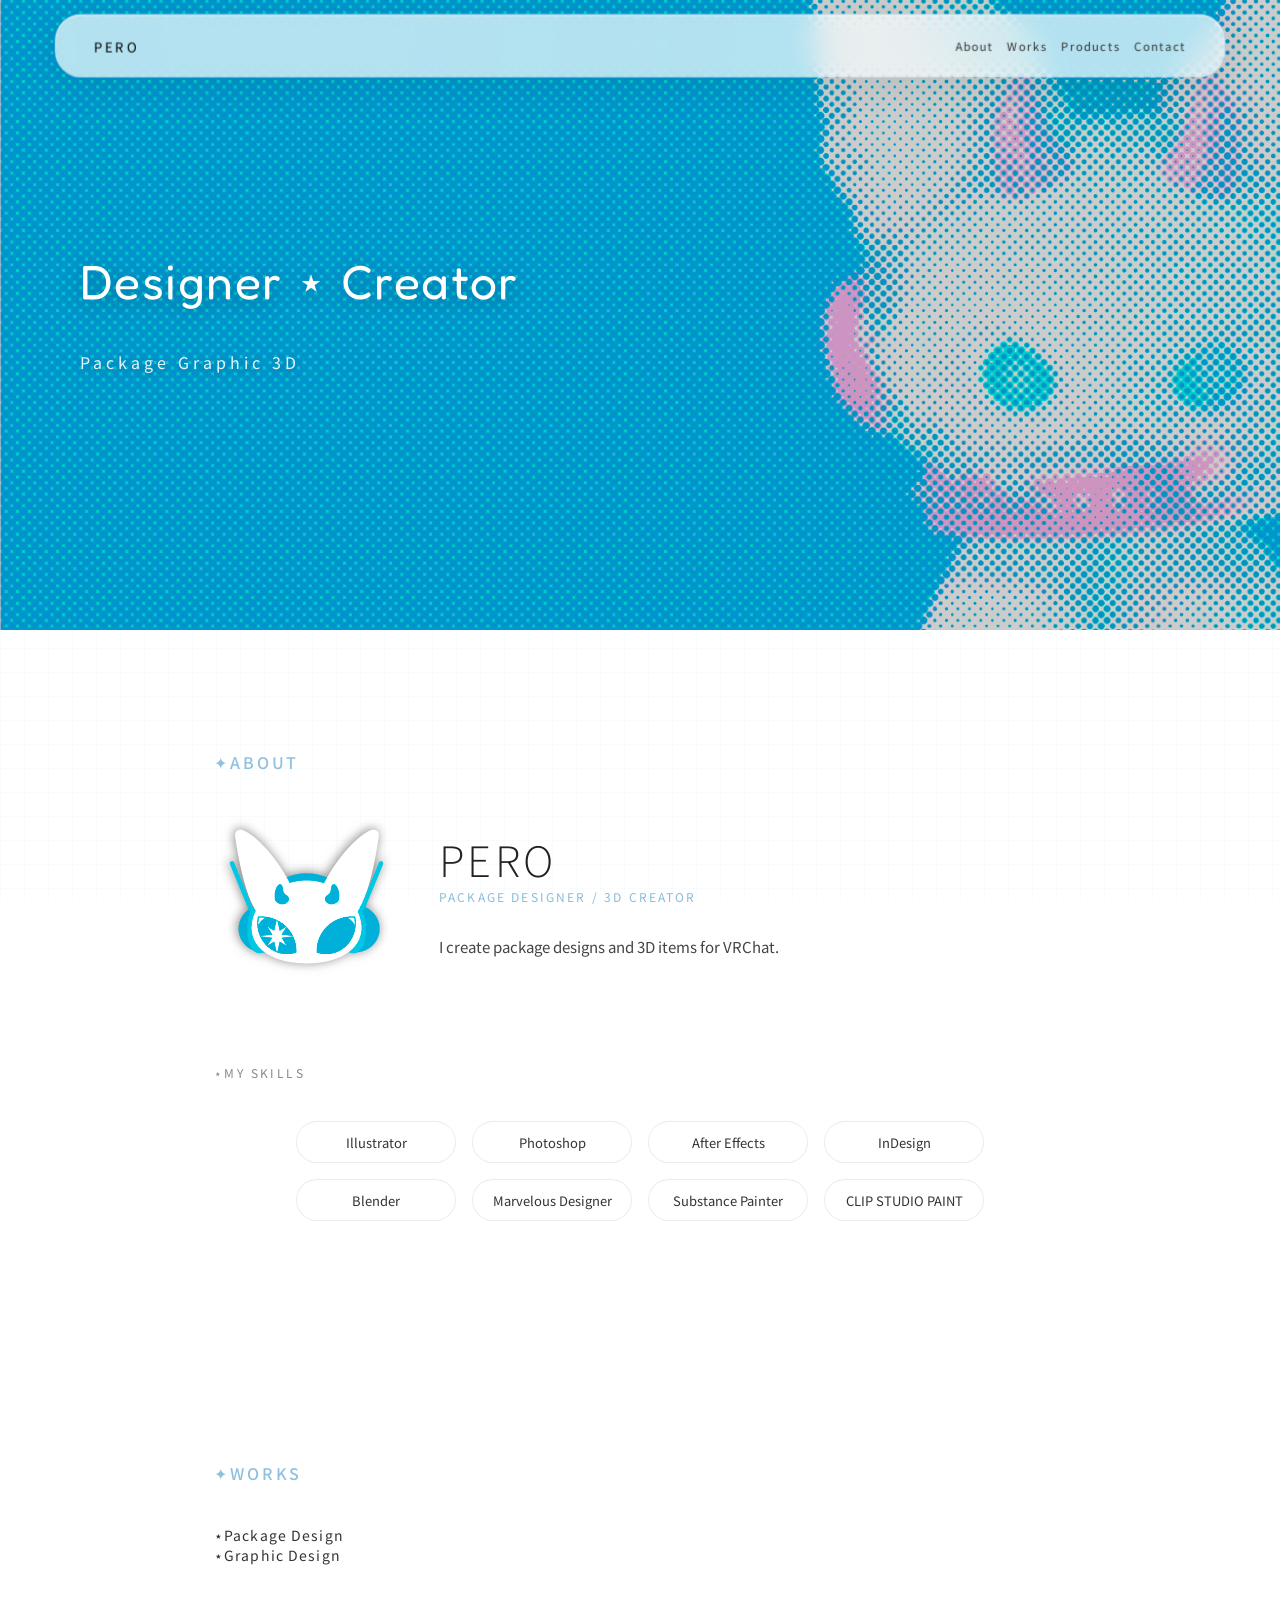
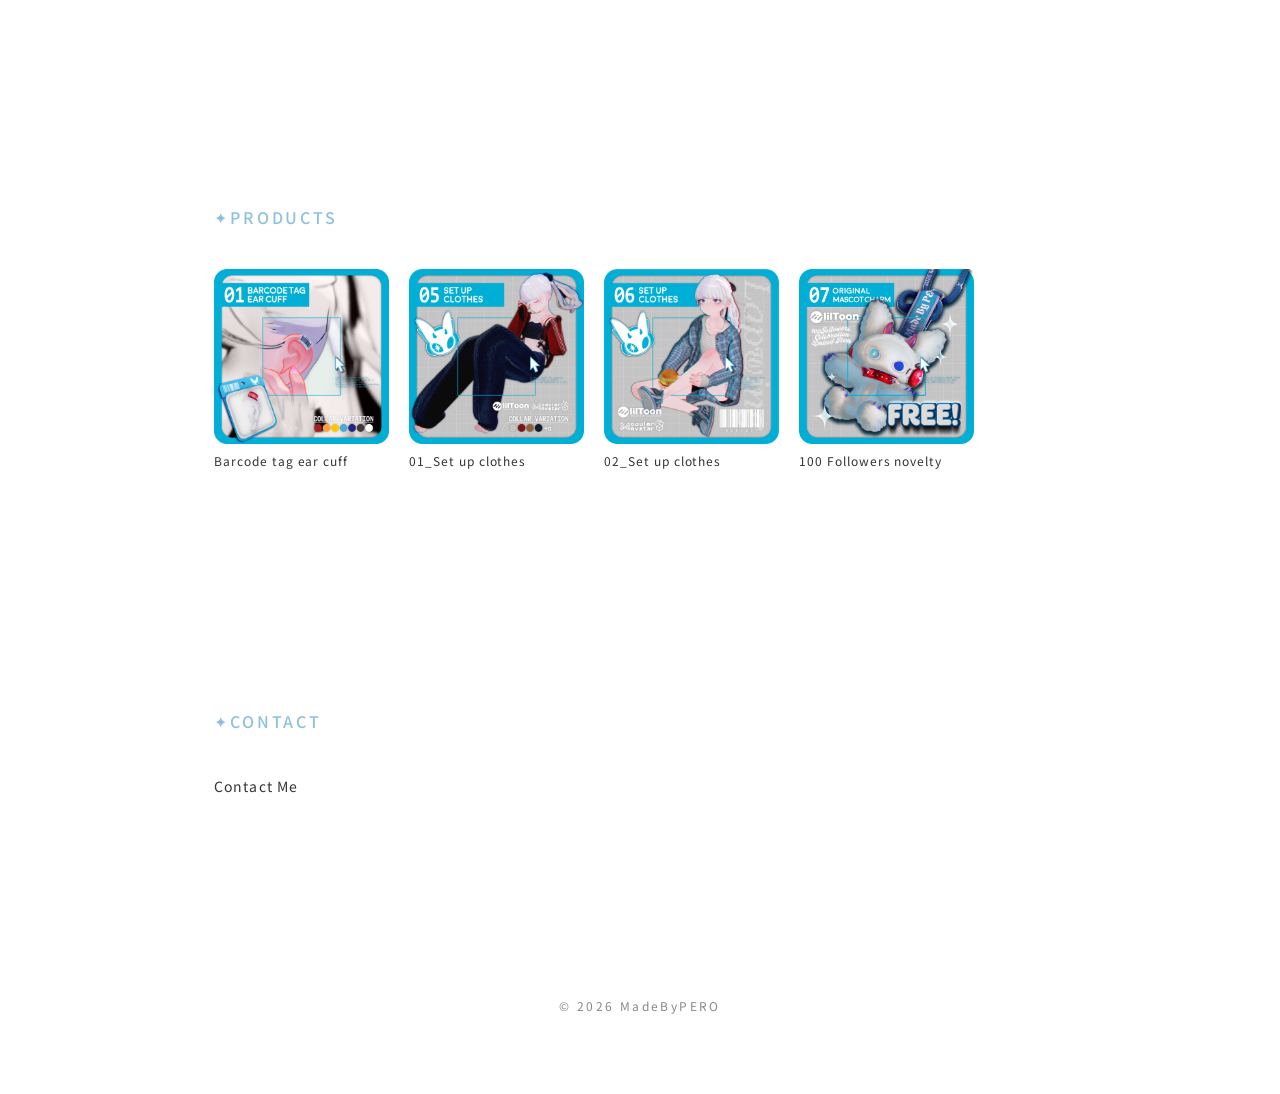
==== commit af33496d: "Update index.html" ====
--- a/index.html
+++ b/index.html
@@ -10,7 +10,7 @@
 
 <link rel="preconnect" href="https://fonts.googleapis.com">
 <link href="https://fonts.googleapis.com/css2?family=Noto+Sans+JP:wght@300;400;500&display=swap" rel="stylesheet">
-<link href="https://fonts.googleapis.com/css2?family=Fredoka:wght@400&display=swap" rel="stylesheet">
+<link href="https://fonts.googleapis.com/css2?family=Fredoka:wght@300;400&display=swap" rel="stylesheet">
 </head>
 
 <body>
--- a/style.css
+++ b/style.css
@@ -285,11 +285,11 @@
 .hero h1{
   margin-bottom:12px;
 
-  font-family:'Josefin Sans', sans-serif;
-
-  font-size:68px;
-  font-weight:300;
-  letter-spacing:.06em;
+  font-family:'Fredoka', sans-serif;
+
+  font-size:48px;
+  font-weight:400;
+  letter-spacing:.03em;
   line-height:1.05;
 
   color:#fff;
